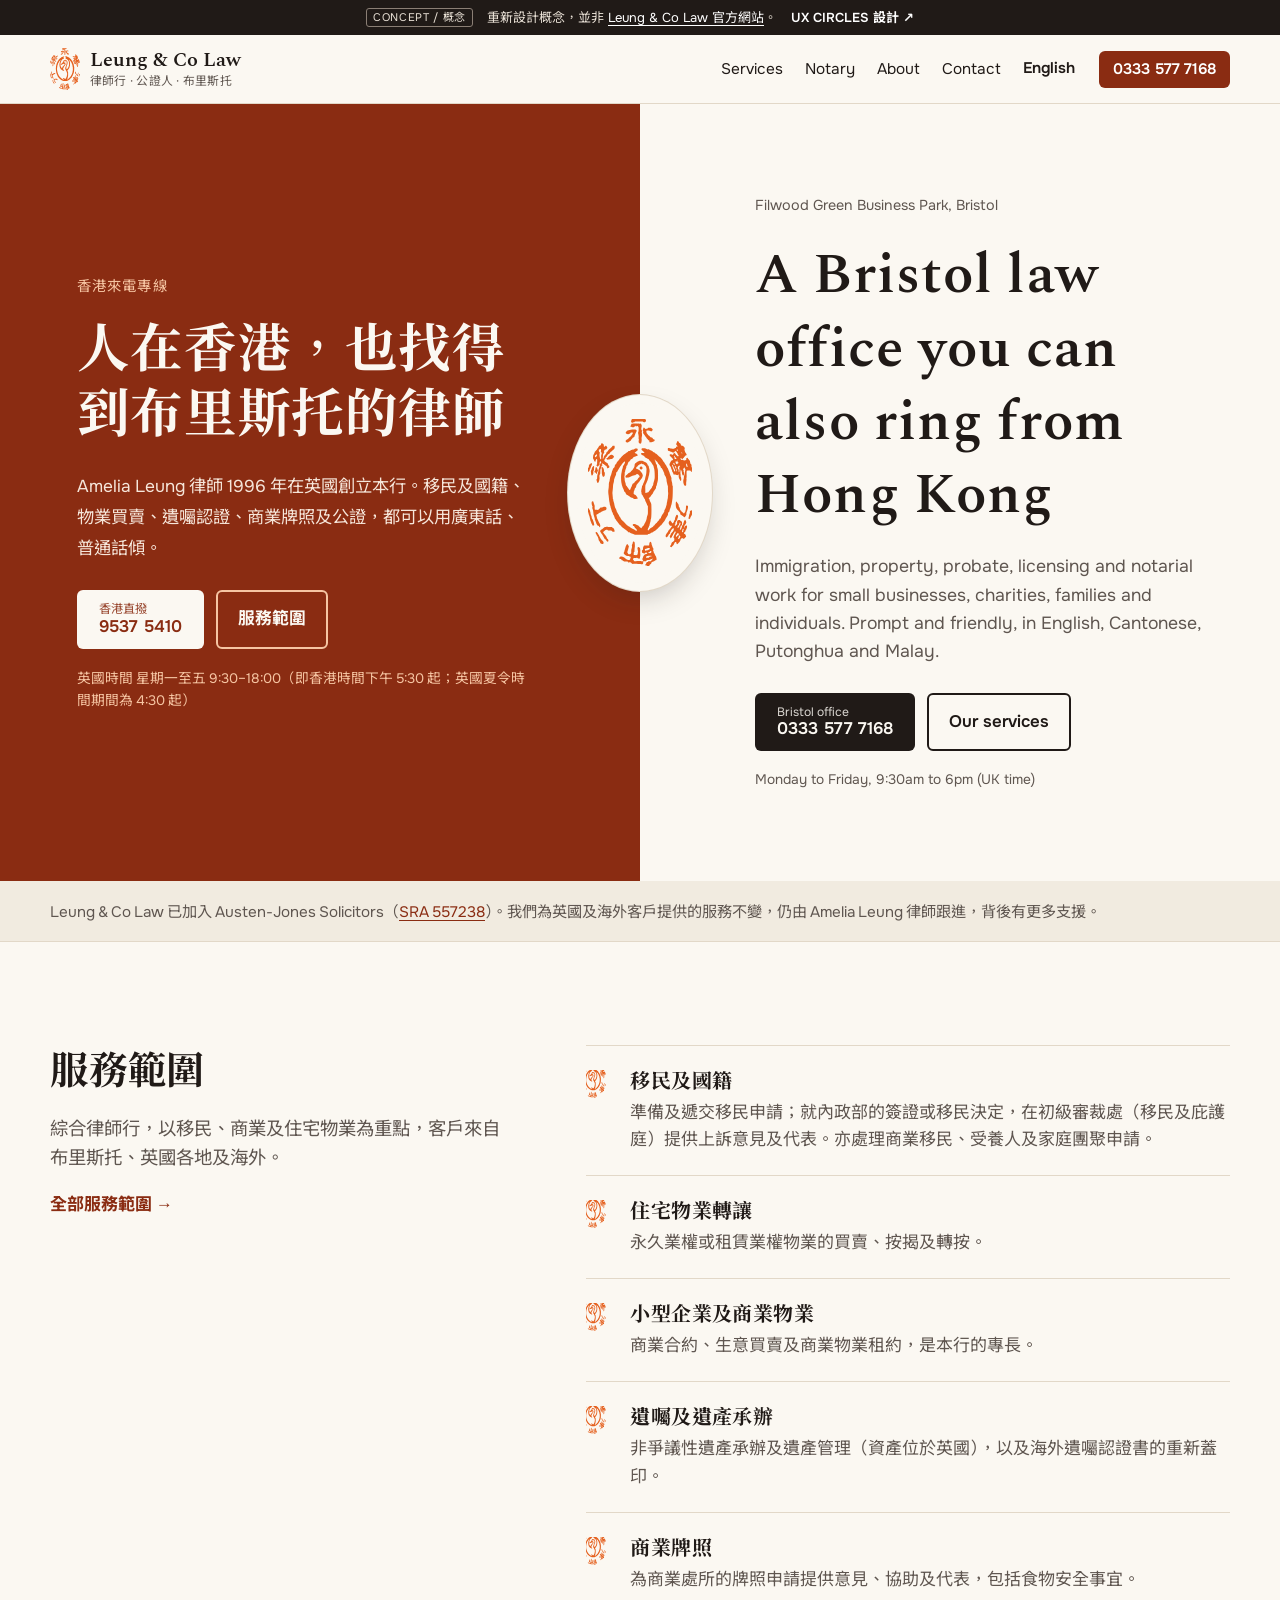
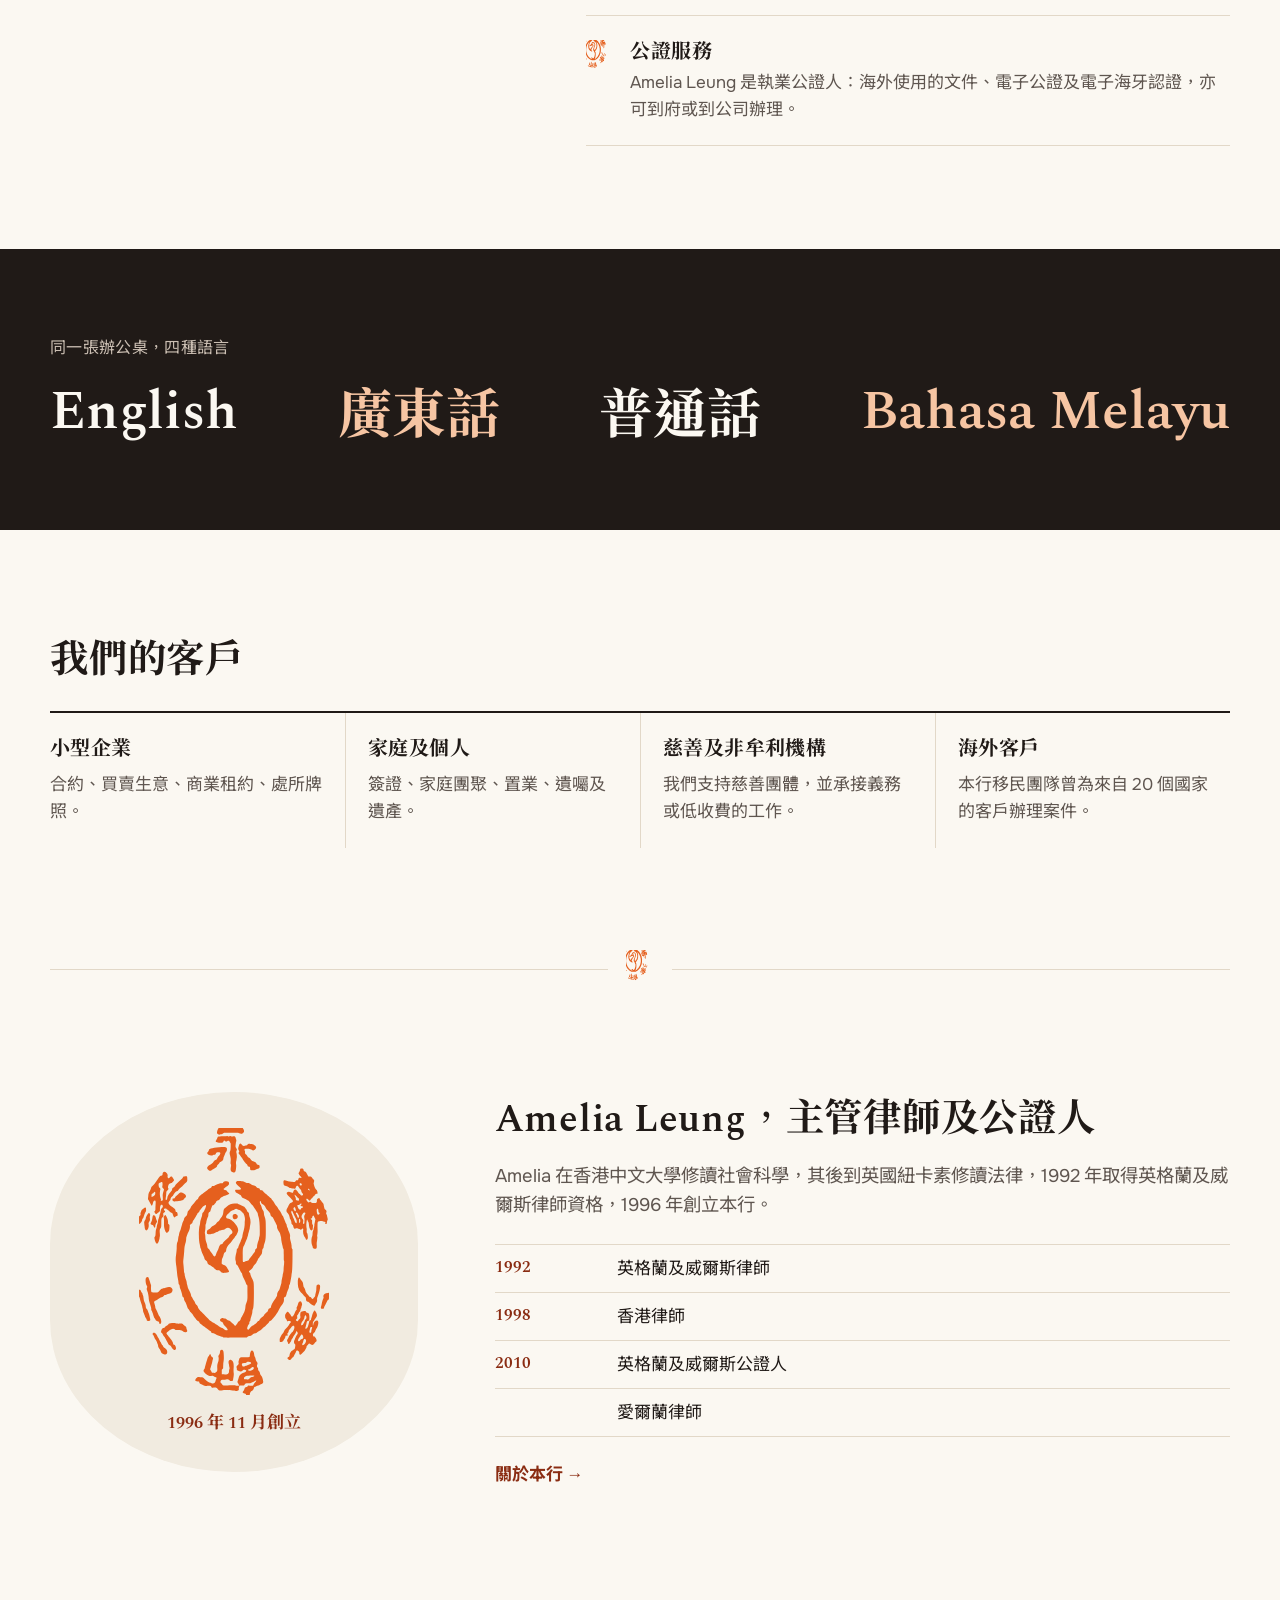
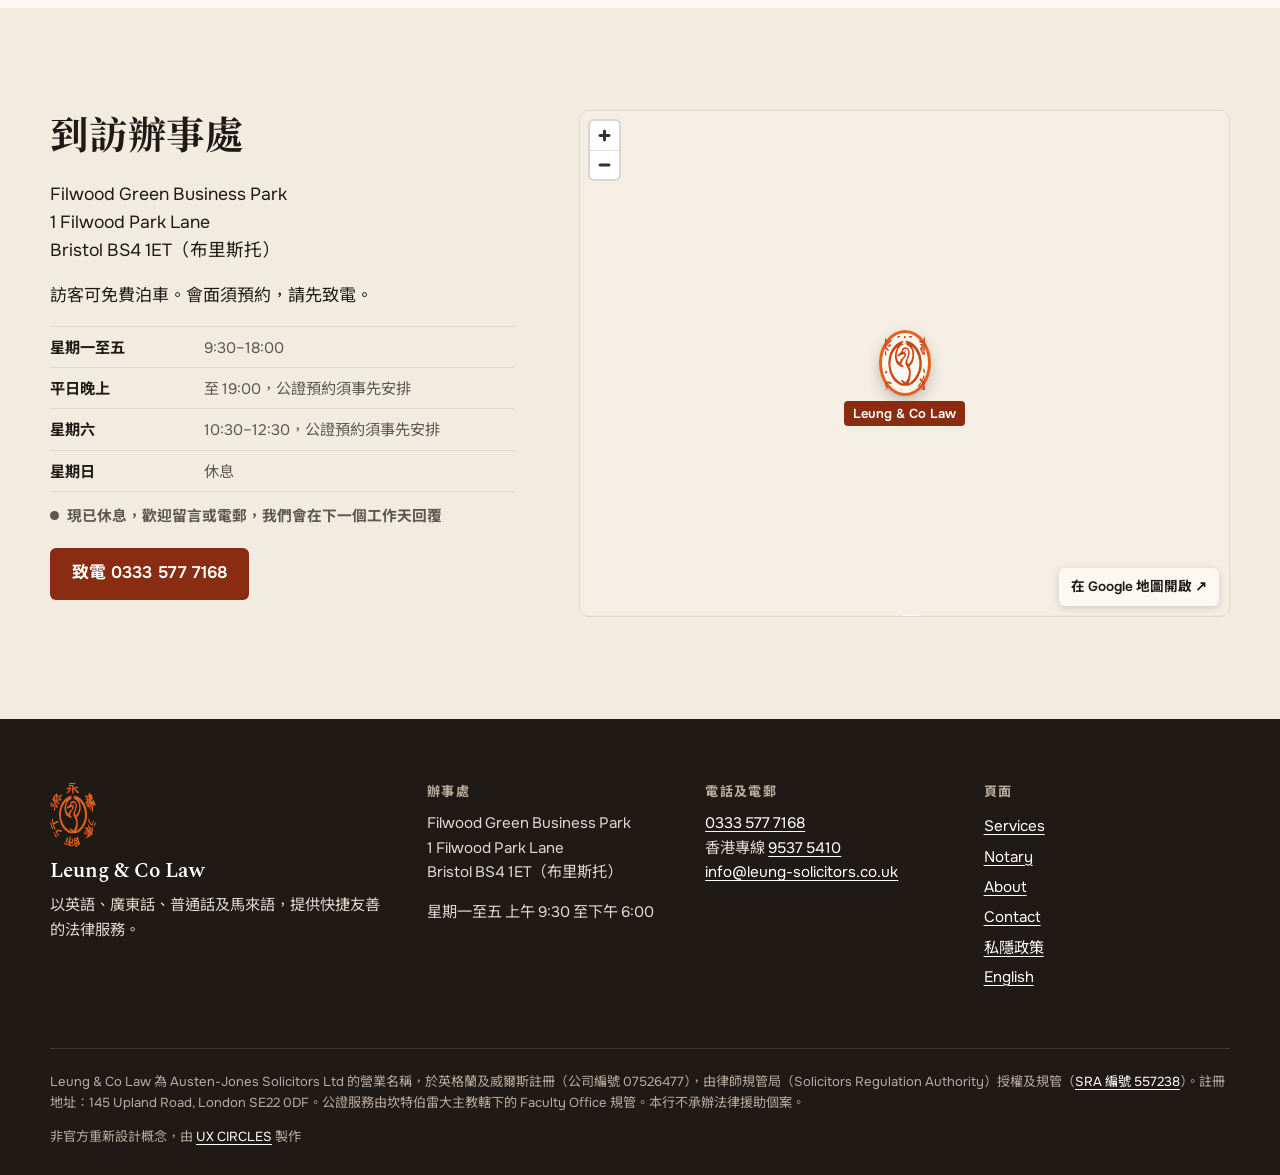
==== zh/index.html @ e776e1bb "Leung & Co Law redesign concept: bilingual split around the phoenix seal Co-Authored-By: Claude Opus" ====
<!doctype html>
<html lang="zh-Hant-HK">
<head>
<meta charset="utf-8">
<meta name="viewport" content="width=device-width, initial-scale=1">
<meta name="robots" content="noindex, nofollow">
<title>Leung &amp; Co Law｜布里斯托律師行及公證人</title>
<meta name="description" content="布里斯托律師行：移民、物業、遺產承辦、商業牌照及公證服務，可用廣東話、普通話溝通。">
<link rel="alternate" hreflang="en-GB" href="https://uxcircles.github.io/leung-solicitors/">
<link rel="alternate" hreflang="zh-Hant" href="https://uxcircles.github.io/leung-solicitors/zh/">
<link rel="icon" href="../assets/img/favicon.svg?v=8" type="image/svg+xml">
<meta name="theme-color" content="#8a2c12">
<link rel="preload" href="../assets/fonts/chiron-sung-hk-700.woff2" as="font" type="font/woff2" crossorigin><link rel="preload" href="../assets/fonts/chiron-hei-hk-400.woff2" as="font" type="font/woff2" crossorigin>
<link rel="stylesheet" href="../assets/site.css?v=8">
</head>
<body class="lang-zh page-index">
<a class="skip" href="#main">跳到內容</a>
<div class="concept">
  <span class="concept-tag">Concept / 概念</span>
  <span>重新設計概念，並非 <a href="http://leung-solicitors.co.uk/">Leung &amp; Co Law 官方網站</a>。</span>
  <a class="concept-by" href="https://ux-circles.com/professionals">UX CIRCLES 設計 ↗</a>
</div>
<header class="site-head">
  <div class="wrap head-row">
    <a class="brand" href="../zh/"><svg class="brand-seal" viewBox="0 0 126 177" aria-hidden="true"><use href="../assets/img/seal.svg?v=8#s"/></svg><span class="brand-name">Leung &amp; Co Law<small>律師行 · 公證人 · 布里斯托</small></span></a>
    <nav class="nav" id="nav" aria-label="主選單">
      <a href="../zh/services.html">Services</a><a href="../zh/notary.html">Notary</a><a href="../zh/about.html">About</a><a href="../zh/contact.html">Contact</a>
      <a class="lang-switch" href="../" lang="en">English</a>
    </nav>
    <a class="head-call" href="tel:+443335777168">0333 577 7168</a>
    <button class="menu-btn" aria-expanded="false" aria-controls="nav"><span></span><span class="sr">選單</span></button>
  </div>
</header>
<main id="main">
<div class="hero">
  <div class="hero-grid"><section class="half half-zh" lang="zh-Hant-HK">
    <p class="half-place">香港來電專線</p>
    <h1 class="hero-title">人在香港，也找得到布里斯托的律師</h1>
    <p class="hero-sub">Amelia Leung 律師 1996 年在英國創立本行。移民及國籍、物業買賣、遺囑認證、商業牌照及公證，都可以用廣東話、普通話傾。</p>
    <div class="hero-act">
      <a class="btn btn-paper" href="tel:+85295375410"><small>香港直撥</small>9537 5410</a>
      <a class="btn btn-line-light" href="../services.html">服務範圍</a>
    </div>
    <p class="hero-meta">英國時間 星期一至五 9:30–18:00（即香港時間下午 5:30 起；英國夏令時間期間為 4:30 起）</p>
  </section><section class="half half-en" lang="en">
    <p class="half-place">Filwood Green Business Park, Bristol</p>
    <p class="hero-title">A Bristol law office you can also ring from Hong Kong</p>
    <p class="hero-sub">Immigration, property, probate, licensing and notarial work for small businesses, charities, families and individuals. Prompt and friendly, in English, Cantonese, Putonghua and Malay.</p>
    <div class="hero-act">
      <a class="btn btn-ink" href="tel:+443335777168"><small>Bristol office</small>0333 577 7168</a>
      <a class="btn btn-line" href="../services.html">Our services</a>
    </div>
    <p class="hero-meta">Monday to Friday, 9:30am to 6pm (UK time)</p>
  </section></div>
  <div class="hero-seam" aria-hidden="true"><span class="seam-disc"><svg class="seam-seal" viewBox="0 0 126 177" aria-hidden="true"><use href="../assets/img/seal.svg?v=8#s"/></svg></span></div>
</div>

<section class="reg-strip">
  <div class="wrap">
    <p>Leung &amp; Co Law 已加入 Austen-Jones Solicitors（<a href="https://www.sra.org.uk/consumers/register/organisation/?sraNumber=557238">SRA 557238</a>）。我們為英國及海外客戶提供的服務不變，仍由 Amelia Leung 律師跟進，背後有更多支援。</p>
  </div>
</section>

<section class="sec">
  <div class="wrap two">
    <div class="two-head">
      <h2>服務範圍</h2>
      <p class="lede">綜合律師行，以移民、商業及住宅物業為重點，客戶來自布里斯托、英國各地及海外。</p>
      <p><a class="more" href="../zh/services.html">全部服務範圍 →</a></p>
    </div>
    <ul class="svc-list"><li class="svc">
      <svg class="svc-bird" viewBox="20 27 86 120" aria-hidden="true"><use href="../assets/img/seal.svg?v=8#s"/></svg>
      <div><h3><a href="../zh/services.html#immigration">移民及國籍</a></h3><p>準備及遞交移民申請；就內政部的簽證或移民決定，在初級審裁處（移民及庇護庭）提供上訴意見及代表。亦處理商業移民、受養人及家庭團聚申請。</p></div>
    </li><li class="svc">
      <svg class="svc-bird" viewBox="20 27 86 120" aria-hidden="true"><use href="../assets/img/seal.svg?v=8#s"/></svg>
      <div><h3><a href="../zh/services.html#conveyancing">住宅物業轉讓</a></h3><p>永久業權或租賃業權物業的買賣、按揭及轉按。</p></div>
    </li><li class="svc">
      <svg class="svc-bird" viewBox="20 27 86 120" aria-hidden="true"><use href="../assets/img/seal.svg?v=8#s"/></svg>
      <div><h3><a href="../zh/services.html#business">小型企業及商業物業</a></h3><p>商業合約、生意買賣及商業物業租約，是本行的專長。</p></div>
    </li><li class="svc">
      <svg class="svc-bird" viewBox="20 27 86 120" aria-hidden="true"><use href="../assets/img/seal.svg?v=8#s"/></svg>
      <div><h3><a href="../zh/services.html#probate">遺囑及遺產承辦</a></h3><p>非爭議性遺產承辦及遺產管理（資產位於英國），以及海外遺囑認證書的重新蓋印。</p></div>
    </li><li class="svc">
      <svg class="svc-bird" viewBox="20 27 86 120" aria-hidden="true"><use href="../assets/img/seal.svg?v=8#s"/></svg>
      <div><h3><a href="../zh/services.html#licensing">商業牌照</a></h3><p>為商業處所的牌照申請提供意見、協助及代表，包括食物安全事宜。</p></div>
    </li><li class="svc">
      <svg class="svc-bird" viewBox="20 27 86 120" aria-hidden="true"><use href="../assets/img/seal.svg?v=8#s"/></svg>
      <div><h3><a href="../zh/notary.html">公證服務</a></h3><p>Amelia Leung 是執業公證人：海外使用的文件、電子公證及電子海牙認證，亦可到府或到公司辦理。</p></div>
    </li></ul>
  </div>
</section>

<section class="langs" aria-labelledby="langs-h">
  <div class="wrap">
    <h2 id="langs-h" class="langs-h">同一張辦公桌，四種語言</h2>
    <ul class="lang-row">
      <li lang="en">English</li>
      <li lang="zh-Hant-HK">廣東話</li>
      <li lang="zh-Hant">普通話</li>
      <li lang="ms">Bahasa Melayu</li>
    </ul>
  </div>
</section>

<section class="sec">
  <div class="wrap who">
    <h2>我們的客戶</h2>
    <div class="who-grid">
      <div><h3>小型企業</h3><p>合約、買賣生意、商業租約、處所牌照。</p></div>
      <div><h3>家庭及個人</h3><p>簽證、家庭團聚、置業、遺囑及遺產。</p></div>
      <div><h3>慈善及非牟利機構</h3><p>我們支持慈善團體，並承接義務或低收費的工作。</p></div>
      <div><h3>海外客戶</h3><p>本行移民團隊曾為來自 20 個國家的客戶辦理案件。</p></div>
    </div>
  </div>
</section>

<div class="divider" aria-hidden="true"><span></span><svg class="bird" viewBox="20 27 86 120" aria-hidden="true"><use href="../assets/img/seal.svg?v=8#s"/></svg><span></span></div>

<section class="sec">
  <div class="wrap principal">
    <div class="principal-mark"><svg class="principal-seal" viewBox="0 0 126 177" aria-hidden="true"><use href="../assets/img/seal.svg?v=8#s"/></svg><p>1996 年 11 月創立</p></div>
    <div>
      <h2>Amelia Leung，主管律師及公證人</h2>
      <p class="lede">Amelia 在香港中文大學修讀社會科學，其後到英國紐卡素修讀法律，1992 年取得英格蘭及威爾斯律師資格，1996 年創立本行。</p>
      <ol class="roll">
        <li><span>1992</span>英格蘭及威爾斯律師</li>
        <li><span>1998</span>香港律師</li>
        <li><span>2010</span>英格蘭及威爾斯公證人</li>
        <li><span>&nbsp;</span>愛爾蘭律師</li>
      </ol>
      <p><a class="more" href="../zh/about.html">關於本行 →</a></p>
    </div>
  </div>
</section>

<section class="sec visit">
  <div class="wrap visit-grid">
    <div>
      <h2>到訪辦事處</h2>
      <address>Filwood Green Business Park<br>1 Filwood Park Lane<br>Bristol BS4 1ET（布里斯托）</address>
      <p>訪客可免費泊車。會面須預約，請先致電。</p>
      <dl class="hours">
  <div><dt>星期一至五</dt><dd>9:30–18:00</dd></div>
  <div><dt>平日晚上</dt><dd>至 19:00，公證預約須事先安排</dd></div>
  <div><dt>星期六</dt><dd>10:30–12:30，公證預約須事先安排</dd></div>
  <div><dt>星期日</dt><dd>休息</dd></div>
</dl>
<p class="open-now" data-open-now hidden></p>
      <p class="visit-call"><a class="btn btn-seal" href="tel:+443335777168">致電 0333 577 7168</a></p>
    </div>
    <div class="map" data-map>
  <div class="map-sketch" aria-hidden="true">
    <svg viewBox="0 0 400 300" preserveAspectRatio="xMidYMid slice"><rect width="400" height="300" fill="#efe7da"/>
    <path d="M-10 210 C 90 190 180 205 410 160" stroke="#fff" stroke-width="16" fill="none"/>
    <path d="M150 -10 C 160 90 190 170 205 310" stroke="#fff" stroke-width="10" fill="none"/>
    <rect x="215" y="105" width="70" height="40" rx="4" fill="#e3d8c6"/><rect x="120" y="230" width="60" height="45" rx="4" fill="#dde6cf"/></svg>
  </div>
  <script type="application/json" id="map-data">{"home": [-2.58515, 51.42003], "mark": "../assets/img/favicon.svg?v=8", "label": "Leung &amp; Co Law", "routes": []}</script>
  <a class="map-open" href="https://www.google.com/maps/search/?api=1&query=Filwood+Green+Business+Park+1+Filwood+Park+Lane+Bristol+BS4+1ET">在 Google 地圖開啟 ↗</a>
  <span class="sr">Filwood Green Business Park, 1 Filwood Park Lane, Bristol BS4 1ET（布里斯托）</span>
</div>
  </div>
</section>
</main>
<footer class="site-foot">
  <div class="wrap foot-grid">
    <div class="foot-brand">
      <svg class="foot-seal" viewBox="0 0 126 177" aria-hidden="true"><use href="../assets/img/seal.svg?v=8#s"/></svg>
      <p class="foot-name">Leung &amp; Co Law</p>
      <p>以英語、廣東話、普通話及馬來語，提供快捷友善的法律服務。</p>
    </div>
    <div>
      <h2 class="foot-h">辦事處</h2>
      <p>Filwood Green Business Park<br>1 Filwood Park Lane<br>Bristol BS4 1ET（布里斯托）</p>
      <p>星期一至五 上午 9:30 至下午 6:00</p>
    </div>
    <div>
      <h2 class="foot-h">電話及電郵</h2>
      <p><a href="tel:+443335777168">0333 577 7168</a><br>
      香港專線 <a href="tel:+85295375410">9537 5410</a><br>
      <a href="mailto:info@leung-solicitors.co.uk">info@leung-solicitors.co.uk</a></p>
    </div>
    <div>
      <h2 class="foot-h">頁面</h2>
      <p class="foot-links"><a href="../zh/services.html">Services</a><a href="../zh/notary.html">Notary</a><a href="../zh/about.html">About</a><a href="../zh/contact.html">Contact</a><a href="../zh/privacy.html">私隱政策</a><a href="../" lang="en">English</a></p>
    </div>
  </div>
  <div class="wrap foot-legal">
    <p>Leung &amp; Co Law 為 Austen-Jones Solicitors Ltd 的營業名稱，於英格蘭及威爾斯註冊（公司編號 07526477），由律師規管局（Solicitors Regulation Authority）授權及規管（<a href="https://www.sra.org.uk/consumers/register/organisation/?sraNumber=557238">SRA 編號 557238</a>）。註冊地址：145 Upland Road, London SE22 0DF。公證服務由坎特伯雷大主教轄下的 Faculty Office 規管。本行不承辦法律援助個案。</p>
    <p class="foot-concept">非官方重新設計概念，由 <a href="https://ux-circles.com/professionals">UX CIRCLES</a> 製作</p>
  </div>
</footer>
<nav class="mbar" aria-label="快速聯絡">
  <a href="tel:+443335777168"><span class="mb-k">致電</span><span class="mb-v">Bristol</span></a>
  <a href="tel:+85295375410"><span class="mb-k">香港專線</span><span class="mb-v">9537 5410</span></a>
  <a href="../zh/contact.html#enquiry"><span class="mb-k">查詢</span><span class="mb-v">電郵</span></a>
</nav>
<script src="../assets/site.js?v=8" defer></script>
</body>
</html>
---- assets/site.css ----
/* Leung & Co Law concept. Signature: the vermilion oval phoenix seal from the firm's logo.
   Colours come from that seal: vermilion (decoration only), seal red (text/large areas), ink on paper. */

@font-face { font-family: "Spectral"; src: url(fonts/spectral-400.woff2) format("woff2"); font-weight: 400; font-display: swap; }
@font-face { font-family: "Spectral"; src: url(fonts/spectral-600.woff2) format("woff2"); font-weight: 600; font-display: swap; }
@font-face { font-family: "Onest"; src: url(fonts/onest.woff2) format("woff2"); font-weight: 300 700; font-display: swap; }
@font-face { font-family: "Chiron Sung HK"; src: url(fonts/chiron-sung-hk-700.woff2) format("woff2"); font-weight: 700; font-display: swap; }
@font-face { font-family: "Chiron Hei HK"; src: url(fonts/chiron-hei-hk-400.woff2) format("woff2"); font-weight: 400; font-display: swap; }
@font-face { font-family: "Chiron Hei HK"; src: url(fonts/chiron-hei-hk-700.woff2) format("woff2"); font-weight: 700; font-display: swap; }

:root {
  --paper: #fbf8f2;
  --paper-2: #f1ebe0;
  --line: #e2d8c8;
  --ink: #201a17;
  --muted: #5f5650;
  --seal: #8a2c12;       /* deep seal red: 8:1 on paper */
  --seal-2: #6f220d;
  --vermilion: #e5601e;  /* the logo's ink: graphics only */
  --peach: #f6c5a3;      /* text on seal red: 5:1 */
  --serif: "Spectral", "Chiron Sung HK", Georgia, serif;
  --sans: "Onest", "Chiron Hei HK", system-ui, sans-serif;
  --zh-serif: "Chiron Sung HK", "Spectral", serif;
  --zh-sans: "Chiron Hei HK", "Onest", sans-serif;
  --head-h: 68px;
  --r: 6px;
}

*, *::before, *::after { box-sizing: border-box; }
html, body { overflow-x: clip; }
html { scroll-behavior: smooth; scroll-padding-top: calc(var(--head-h) + 16px); -webkit-text-size-adjust: 100%; }
body { margin: 0; background: var(--paper); color: var(--ink); font: 400 17px/1.6 var(--sans); }
.lang-zh { font-family: var(--zh-sans); }
[lang|="zh"] { font-family: var(--zh-sans); }
[lang="en"], [lang="ms"] { font-family: var(--sans); }
img, svg { display: block; max-width: 100%; }
a { color: var(--seal); text-underline-offset: 3px; text-decoration-thickness: 1px; }
a:hover { text-decoration-thickness: 2px; }
:focus-visible { outline: 3px solid var(--vermilion); outline-offset: 2px; border-radius: 2px; }
h1, h2, h3 { font-family: var(--serif); font-weight: 600; line-height: 1.15; margin: 0 0 .5em; letter-spacing: -.01em; text-wrap: balance; }
.lang-zh h1, .lang-zh h2, .lang-zh h3, [lang|="zh"] .hero-title { font-family: var(--zh-serif); font-weight: 700; letter-spacing: .02em; line-height: 1.3; }
h2 { font-size: clamp(1.7rem, 3.2vw, 2.4rem); }
h3 { font-size: 1.25rem; }
p { margin: 0 0 1em; }
.wrap { width: min(1180px, 100% - 32px); margin-inline: auto; }
.sr { position: absolute; width: 1px; height: 1px; overflow: hidden; clip: rect(0 0 0 0); white-space: nowrap; }
.skip { position: absolute; left: 8px; top: -60px; z-index: 100; background: var(--ink); color: var(--paper); padding: 10px 14px; }
.skip:focus { top: 8px; }
.lede { font-size: 1.15rem; color: var(--muted); max-width: 60ch; }
.small { font-size: .88rem; color: var(--muted); }
.more { font-weight: 600; text-decoration: none; }
.more:hover { text-decoration: underline; }

/* concept bar */
.concept { display: flex; flex-wrap: wrap; gap: 4px 14px; align-items: center; justify-content: center; padding: 8px 16px; background: var(--ink); color: #e9e1d6; font: 400 13px/1.4 var(--sans); text-align: center; }
.concept a { color: #fff; }
.concept-tag { border: 1px solid #8b7f75; border-radius: 3px; padding: 1px 6px; font-size: 11px; letter-spacing: .06em; text-transform: uppercase; }
.concept-by { font-weight: 600; text-decoration: none; }

/* header */
.site-head { position: sticky; top: 0; z-index: 40; background: rgba(251, 248, 242, .96); backdrop-filter: blur(6px); border-bottom: 1px solid var(--line); }
.head-row { display: flex; align-items: center; gap: 24px; height: var(--head-h); }
.brand { display: flex; align-items: center; gap: 10px; text-decoration: none; color: var(--ink); margin-right: auto; }
.brand-seal { width: 30px; height: 42px; color: var(--vermilion); flex: none; }
.brand-name { font: 600 1.22rem/1.1 var(--serif); }
.brand-name small { display: block; font: 400 .74rem/1.3 var(--sans); color: var(--muted); letter-spacing: .02em; margin-top: 2px; }
.lang-zh .brand-name small { font-family: var(--zh-sans); }
.nav { display: flex; gap: 22px; align-items: center; }
.nav a { color: var(--ink); text-decoration: none; font-size: .96rem; padding: 6px 0; border-bottom: 2px solid transparent; }
.nav a:hover, .nav a[aria-current] { border-color: var(--vermilion); }
.lang-switch { font-weight: 600; }
.head-call { font: 600 .95rem/1 var(--sans); color: #fff; background: var(--seal); padding: 11px 14px; border-radius: var(--r); text-decoration: none; white-space: nowrap; }
.head-call:hover { background: var(--seal-2); }
.menu-btn { display: none; }

/* buttons */
.btn { display: inline-flex; flex-direction: column; justify-content: center; min-height: 52px; padding: 10px 20px; border-radius: var(--r); font: 600 1.05rem/1.2 var(--sans); text-decoration: none; border: 2px solid transparent; cursor: pointer; }
.btn small { font-weight: 400; font-size: .76rem; opacity: .85; }
.btn-ink { background: var(--ink); color: var(--paper); }
.btn-ink:hover { background: #000; }
.btn-seal { background: var(--seal); color: #fff; }
.btn-seal:hover { background: var(--seal-2); }
.btn-paper { background: var(--paper); color: var(--seal); }
.btn-paper:hover { background: #fff; }
.btn-line { border-color: var(--ink); color: var(--ink); }
.btn-line:hover { background: var(--ink); color: var(--paper); }
.btn-line-light { border-color: var(--peach); color: var(--paper); }
.btn-line-light:hover { background: var(--paper); color: var(--seal); }

/* hero: bilingual split, meeting at the seal */
.hero { position: relative; }
.hero-grid { display: grid; grid-template-columns: 1fr 1fr; min-height: min(calc(100svh - var(--head-h) - 40px), 720px); }
.half { display: flex; flex-direction: column; justify-content: center; padding: clamp(48px, 7vw, 96px) clamp(24px, 6vw, 88px); }
.half-en { background: var(--paper); }
.half-zh { background: var(--seal); color: var(--paper); }
.lang-en .half-en { padding-right: clamp(80px, 9vw, 130px); }
.lang-en .half-zh { padding-left: clamp(80px, 9vw, 130px); }
.lang-zh .half-zh { padding-right: clamp(80px, 9vw, 130px); }
.lang-zh .half-en { padding-left: clamp(80px, 9vw, 130px); }
.half-place { font-size: .9rem; color: var(--muted); margin-bottom: 1.2em; }
.half-zh .half-place { color: var(--peach); letter-spacing: .08em; }
.hero-title { font-family: var(--serif); font-weight: 600; font-size: clamp(2.2rem, 4.4vw, 3.9rem); line-height: 1.06; letter-spacing: -.02em; margin: 0 0 .45em; text-wrap: balance; }
.half-zh .hero-title { font-family: var(--zh-serif); font-weight: 700; font-size: clamp(2.1rem, 4.1vw, 3.6rem); line-height: 1.25; letter-spacing: .03em; }
.hero-sub { font-size: 1.1rem; max-width: 34em; color: var(--muted); }
.half-zh .hero-sub { color: #f6e6da; font-size: 1.08rem; line-height: 1.8; }
.hero-act { display: flex; flex-wrap: wrap; gap: 12px; margin: 10px 0 18px; }
.hero-meta { font-size: .86rem; color: var(--muted); margin: 0; }
.half-zh .hero-meta { color: var(--peach); }
.hero-seam { position: absolute; inset: 0; pointer-events: none; display: grid; place-items: center; }
.seam-disc { width: clamp(108px, 10vw, 150px); aspect-ratio: 126 / 177; background: var(--paper); border-radius: 50%; display: grid; place-items: center; box-shadow: 0 0 0 8px var(--paper), 0 0 0 9px var(--line), 0 12px 30px rgba(32, 26, 23, .25); }
.seam-seal { width: 82%; color: var(--vermilion); }

/* regulatory strip under hero */
.reg-strip { border-bottom: 1px solid var(--line); background: var(--paper-2); }
.reg-strip p { margin: 0; padding: 18px 0; font-size: .95rem; color: var(--muted); max-width: 80ch; }

/* sections */
.sec { padding: clamp(56px, 8vw, 104px) 0; }
.sec-tint { background: var(--paper-2); }
.two { display: grid; grid-template-columns: minmax(0, 5fr) minmax(0, 7fr); gap: clamp(28px, 6vw, 88px); align-items: start; }
.two-head { position: sticky; top: calc(var(--head-h) + 24px); }

.svc-list { list-style: none; margin: 0; padding: 0; border-top: 1px solid var(--line); }
.svc { display: grid; grid-template-columns: 26px 1fr; gap: 18px; padding: 22px 0; border-bottom: 1px solid var(--line); }
.svc-bird { width: 26px; height: 36px; color: var(--vermilion); margin-top: 2px; }
.svc h3 { margin-bottom: .25em; }
.svc h3 a { color: var(--ink); text-decoration: none; }
.svc h3 a:hover { color: var(--seal); text-decoration: underline; }
.svc p { margin: 0; color: var(--muted); }

/* languages band */
.langs { background: var(--ink); color: var(--paper); padding: clamp(48px, 7vw, 88px) 0; }
.langs-h { font-size: 1rem; font-family: var(--sans); font-weight: 400; color: #cbbfb3; letter-spacing: .02em; margin-bottom: 1.6em; }
.lang-zh .langs-h { font-family: var(--zh-sans); font-weight: 400; }
.lang-row { list-style: none; margin: 0; padding: 0; display: grid; grid-template-columns: repeat(4, auto); justify-content: space-between; gap: 12px 32px; }
.lang-row li { font: 600 clamp(1.8rem, 4.2vw, 3.4rem)/1.1 var(--serif); }
.lang-row li[lang|="zh"] { font-family: var(--zh-serif); font-weight: 700; }
.lang-row li:nth-child(2), .lang-row li:nth-child(4) { color: var(--peach); }

.who-grid { display: grid; grid-template-columns: repeat(4, 1fr); gap: 0; border-top: 2px solid var(--ink); margin-top: 28px; }
.who-grid > div { padding: 22px 22px 6px 0; }
.who-grid > div + div { padding-left: 22px; border-left: 1px solid var(--line); }
.who-grid p { color: var(--muted); }

.divider { display: flex; align-items: center; gap: 18px; width: min(1180px, 100% - 32px); margin: 0 auto; }
.divider span { flex: 1; height: 1px; background: var(--line); }
.divider .bird { width: 28px; height: 39px; color: var(--vermilion); }

.principal { display: grid; grid-template-columns: minmax(0, 4fr) minmax(0, 8fr); gap: clamp(28px, 6vw, 88px); align-items: start; }
.principal-mark { display: grid; justify-items: center; gap: 14px; padding: 36px 20px; background: var(--paper-2); border-radius: 50% / 40%; }
.principal-seal { width: min(190px, 60%); color: var(--vermilion); }
.principal-mark p { margin: 0; font-family: var(--serif); color: var(--seal); font-weight: 600; text-align: center; }
.lang-zh .principal-mark p { font-family: var(--zh-serif); }
.role { color: var(--muted); margin-top: -.3em; }
.roll { list-style: none; margin: 24px 0; padding: 0; border-top: 1px solid var(--line); }
.roll li { display: grid; grid-template-columns: 6.5em 1fr; gap: 12px; padding: 10px 0; border-bottom: 1px solid var(--line); }
.roll span { font: 600 1rem/1.5 var(--serif); color: var(--seal); }
.direct a { font-weight: 600; }

.visit { background: var(--paper-2); }
.visit-grid { display: grid; grid-template-columns: minmax(0, 5fr) minmax(0, 7fr); gap: clamp(28px, 5vw, 64px); align-items: stretch; }
address { font-style: normal; font-size: 1.1rem; margin-bottom: 1em; }
.hours { margin: 0 0 12px; border-top: 1px solid var(--line); }
.hours div { display: grid; grid-template-columns: 9.5em 1fr; gap: 10px; padding: 8px 0; border-bottom: 1px solid var(--line); font-size: .95rem; }
.hours dt { font-weight: 600; }
.hours dd { margin: 0; color: var(--muted); }
.open-now { font-size: .92rem; font-weight: 600; color: var(--seal); }
.open-now::before { content: ""; display: inline-block; width: 9px; height: 9px; border-radius: 50%; background: currentColor; margin-right: 8px; vertical-align: 1px; }
.visit-call { margin-top: 20px; }

/* map */
.map { position: relative; min-height: 380px; border-radius: 10px; overflow: hidden; background: #efe7da; border: 1px solid var(--line); }
.map-sketch, .map-sketch svg { position: absolute; inset: 0; width: 100%; height: 100%; }
.map .maplibregl-map.mapbox, .map .mapbox { position: absolute; inset: 0; }
.map-open { position: absolute; z-index: 3; right: 10px; bottom: 10px; background: var(--paper); color: var(--ink); font-size: .85rem; font-weight: 600; padding: 8px 12px; border-radius: var(--r); text-decoration: none; box-shadow: 0 2px 8px rgba(0, 0, 0, .15); }
.map-pin { display: flex; flex-direction: column; align-items: center; }
.map-pin .pin { width: 46px; height: 60px; background: var(--paper); border-radius: 50%; display: grid; place-items: center; box-shadow: 0 0 0 3px var(--vermilion), 0 6px 16px rgba(0, 0, 0, .3); }
.map-pin .pin img { width: 40px; height: 54px; }
.map-pin .pin-label { margin-top: 8px; background: var(--seal); color: #fff; font: 600 13px/1 var(--sans); padding: 6px 9px; border-radius: 4px; white-space: nowrap; }

/* inner pages */
.page-head { padding: clamp(48px, 8vw, 104px) 0 clamp(32px, 5vw, 56px); border-bottom: 1px solid var(--line); }
.page-head h1 { font-size: clamp(2.2rem, 5vw, 3.8rem); max-width: 20ch; }
.page-head-seal { background: var(--seal); color: var(--paper); border: 0; }
.page-head-seal .lede { color: #f6e6da; }
.ph-grid { display: grid; grid-template-columns: 1fr auto; gap: 40px; align-items: center; }
.ph-seal { width: clamp(90px, 13vw, 170px); color: var(--paper); opacity: .95; }

.areas-wrap { display: grid; grid-template-columns: 260px 1fr; gap: clamp(28px, 6vw, 80px); padding: clamp(40px, 6vw, 72px) 0 clamp(56px, 8vw, 104px); }
.toc { position: sticky; top: calc(var(--head-h) + 24px); align-self: start; }
.toc ul { list-style: none; margin: 0; padding: 0; border-left: 2px solid var(--line); }
.toc a { display: block; padding: 7px 0 7px 16px; color: var(--ink); text-decoration: none; margin-left: -2px; border-left: 2px solid transparent; }
.toc a:hover { border-color: var(--vermilion); color: var(--seal); }
.area { padding: 0 0 36px; margin-bottom: 36px; border-bottom: 1px solid var(--line); }
.area h2 { display: flex; align-items: center; gap: 14px; font-size: clamp(1.5rem, 2.6vw, 2rem); }
.area-bird { width: 24px; height: 33px; color: var(--vermilion); flex: none; }
.area ul { padding-left: 1.2em; margin: 0 0 1em; }
.area li { margin-bottom: .45em; }
.area li::marker { color: var(--vermilion); }
.note { font-weight: 600; }

.fee-row { display: grid; grid-template-columns: repeat(3, 1fr); gap: 20px; }
.fee { border: 1px solid var(--line); border-top: 4px solid var(--seal); border-radius: 0 0 var(--r) var(--r); padding: 24px; background: #fff; }
.fee-k { font-weight: 600; margin-bottom: .3em; }
.fee-v { font: 600 2rem/1.1 var(--serif); color: var(--seal); margin-bottom: .6em; }
.lang-zh .fee-v { font-family: var(--zh-serif); }
.fee p:last-child { color: var(--muted); font-size: .95rem; margin: 0; }
.prose p { max-width: 64ch; }
.prose h2 { font-size: 1.45rem; margin-top: 1.6em; }
.narrow { max-width: 760px; }
.steps { margin: 0; padding: 0; list-style: none; counter-reset: s; }
.steps li { counter-increment: s; display: grid; grid-template-columns: 44px 1fr; gap: 14px; padding: 14px 0; border-bottom: 1px solid var(--line); }
.steps li::before { content: counter(s); width: 34px; height: 44px; border-radius: 50%; border: 2px solid var(--vermilion); display: grid; place-items: center; font: 600 1rem/1 var(--serif); color: var(--seal); }
.cta-band { background: var(--seal); color: var(--paper); padding: clamp(40px, 6vw, 64px) 0; }
.cta-row { display: flex; flex-wrap: wrap; justify-content: space-between; align-items: center; gap: 20px; }
.cta-row h2 { margin: 0; }
.cta-row .hero-act { margin: 0; }

.job { background: #fff; border: 1px solid var(--line); border-radius: var(--r); padding: 26px; }
.job ul { padding-left: 1.2em; }
.job li::marker { color: var(--vermilion); }

/* contact */
.contact-grid { display: grid; grid-template-columns: minmax(0, 5fr) minmax(0, 7fr); gap: clamp(28px, 5vw, 64px); align-items: start; }
.contact-cards { display: grid; gap: 12px; }
.ccard { display: grid; gap: 4px; padding: 18px 20px; border: 1px solid var(--line); border-radius: var(--r); text-decoration: none; color: var(--ink); background: #fff; }
a.ccard:hover { border-color: var(--seal); }
.ccard-seal { background: var(--seal); border-color: var(--seal); color: var(--paper); }
.ccard-seal .ck { color: var(--peach); }
a.ccard-seal:hover { background: var(--seal-2); }
.ck { font-size: .85rem; color: var(--muted); }
.cv { font: 600 1.6rem/1.2 var(--serif); }
.cv-sm { font-size: 1.15rem; overflow-wrap: anywhere; }
.ccard address { margin: 0; font-size: 1rem; }
.ccard .hours { margin-top: 6px; }
.enquiry { background: #fff; border: 1px solid var(--line); border-radius: 10px; padding: clamp(22px, 4vw, 40px); }
.field { margin: 0 0 18px; border: 0; padding: 0; }
.field label, .field legend { display: block; font-weight: 600; margin-bottom: 6px; padding: 0; }
.field input, .field select, .field textarea { width: 100%; font: inherit; color: inherit; background: var(--paper); border: 1px solid #c9bcaa; border-radius: var(--r); padding: 12px 14px; min-height: 48px; }
.field input:focus, .field select:focus, .field textarea:focus { outline: 3px solid var(--vermilion); outline-offset: 0; border-color: var(--seal); }
.field [aria-invalid="true"] { border-color: #b3261e; background: #fff4f2; }
.chips { display: flex; flex-wrap: wrap; gap: 8px; }
.chip { position: relative; }
.chip input { position: absolute; opacity: 0; left: 0; top: 0; width: 1px; height: 1px; }
.chip span { display: inline-flex; align-items: center; min-height: 44px; padding: 8px 16px; border: 1px solid #c9bcaa; border-radius: 999px; cursor: pointer; }
.chip input:checked + span { background: var(--seal); border-color: var(--seal); color: #fff; }
.chip input:focus-visible + span { outline: 3px solid var(--vermilion); outline-offset: 2px; }
.form-err { color: #b3261e; font-weight: 600; }

/* footer */
.site-foot { background: var(--ink); color: #e3d9cd; padding: 64px 0 28px; font-size: .95rem; }
.site-foot a { color: #fff; }
.foot-grid { display: grid; grid-template-columns: 1.4fr 1fr 1fr 1fr; gap: 32px; }
.foot-seal { width: 46px; height: 64px; color: var(--vermilion); margin-bottom: 12px; }
.foot-name { font: 600 1.3rem/1.2 var(--serif); color: #fff; margin-bottom: .4em; }
.foot-h { font: 600 .82rem/1.3 var(--sans); letter-spacing: .06em; text-transform: uppercase; color: #b9ab9d; margin-bottom: .8em; }
.lang-zh .foot-h { font-family: var(--zh-sans); letter-spacing: .1em; }
.foot-links a { display: block; padding: 3px 0; }
.foot-legal { border-top: 1px solid #40362f; margin-top: 40px; padding-top: 22px; font-size: .82rem; color: #b9ab9d; }
.foot-legal p { max-width: 110ch; }
.foot-concept { margin: 0; }

/* 404 */
.nf { padding: clamp(56px, 10vw, 120px) 0; text-align: center; }
.nf + .nf { padding-top: 0; }
.nf-seal { width: 110px; margin: 0 auto 24px; color: var(--line); }
.nf .lede { margin-inline: auto; }

/* mobile bar */
.mbar { display: none; }

@media (max-width: 1080px) {
  .nav { gap: 16px; }
  .head-call { display: none; }
}

@media (max-width: 900px) {
  :root { --head-h: 62px; }
  .menu-btn { display: grid; place-items: center; width: 48px; height: 48px; margin-right: -8px; background: none; border: 0; cursor: pointer; }
  .menu-btn span:first-child, .menu-btn span:first-child::before, .menu-btn span:first-child::after { display: block; width: 24px; height: 2px; background: var(--ink); position: relative; transition: transform .2s; }
  .menu-btn span:first-child::before, .menu-btn span:first-child::after { content: ""; position: absolute; left: 0; }
  .menu-btn span:first-child::before { top: -7px; }
  .menu-btn span:first-child::after { top: 7px; }
  .menu-btn[aria-expanded="true"] span:first-child { background: transparent; }
  .menu-btn[aria-expanded="true"] span:first-child::before { transform: translateY(7px) rotate(45deg); }
  .menu-btn[aria-expanded="true"] span:first-child::after { transform: translateY(-7px) rotate(-45deg); }
  .nav { position: fixed; inset: var(--head-h) 0 0; background: var(--paper); flex-direction: column; align-items: stretch; gap: 0; padding: 12px 16px 40px; display: none; overflow-y: auto; }
  .nav.open { display: flex; }
  .nav a { font: 600 1.5rem/1.2 var(--serif); padding: 16px 0; border-bottom: 1px solid var(--line); }
  .lang-zh .nav a { font-family: var(--zh-serif); }
  .nav a[aria-current] { color: var(--seal); border-color: var(--line); }

  .hero-grid { grid-template-columns: 1fr; min-height: 0; }
  .half { padding: 48px 20px 56px !important; }
  .lang-en .half-zh, .lang-zh .half-en { padding-top: 104px !important; }
  .hero-seam { inset: auto 0 auto 0; top: var(--seam-y, 50%); height: 0; overflow: visible; }
  .seam-disc { width: 92px; }

  .two, .principal, .visit-grid, .contact-grid, .areas-wrap { grid-template-columns: 1fr; }
  .two-head, .toc { position: static; }
  .toc ul { display: flex; flex-wrap: wrap; gap: 8px; border: 0; }
  .toc a { border: 1px solid var(--line); border-radius: 999px; padding: 8px 14px; margin: 0; background: #fff; }
  .who-grid { grid-template-columns: 1fr 1fr; }
  .who-grid > div:nth-child(3) { padding-left: 0; border-left: 0; }
  .lang-row { grid-template-columns: 1fr 1fr; }
  .principal-mark { flex-direction: row; padding: 24px; border-radius: 999px; grid-template-columns: auto 1fr; display: grid; align-items: center; justify-items: start; }
  .principal-seal { width: 64px; }
  .fee-row { grid-template-columns: 1fr; }
  .foot-grid { grid-template-columns: 1fr 1fr; }
  .map { min-height: 320px; }
  .ph-grid { grid-template-columns: 1fr; }
  .ph-seal { display: none; }

  .mbar { display: grid; grid-template-columns: repeat(3, 1fr); position: fixed; left: 0; right: 0; bottom: 0; z-index: 50; background: var(--ink); padding-bottom: env(safe-area-inset-bottom); box-shadow: 0 -4px 16px rgba(0, 0, 0, .2); }
  .mbar a { display: grid; justify-items: center; align-content: center; gap: 1px; min-height: 58px; color: #fff; text-decoration: none; font-size: .78rem; }
  .mbar a + a { border-left: 1px solid #40362f; }
  .mbar a:nth-child(2) { background: var(--seal); }
  .mb-k { font-weight: 700; font-size: .92rem; }
  .mb-v { color: #cbbfb3; }
  .mbar a:nth-child(2) .mb-v { color: var(--peach); }
  body { padding-bottom: calc(58px + env(safe-area-inset-bottom)); }
  body.menu-open .mbar { display: none; }
}

@media (max-width: 560px) {
  body { font-size: 16px; }
  .brand-name { font-size: 1.06rem; }
  .brand-name small { font-size: .68rem; }
  .who-grid { grid-template-columns: 1fr; }
  .who-grid > div, .who-grid > div + div { padding: 18px 0 4px; border-left: 0; border-bottom: 1px solid var(--line); }
  .foot-grid { grid-template-columns: 1fr; }
  .hero-act .btn { flex: 1 1 100%; }
  .hours div { grid-template-columns: 1fr; gap: 0; }
  .roll li { grid-template-columns: 5.5em 1fr; }
  .cv { font-size: 1.4rem; }
}

@media (max-width: 360px) {
  .brand-name small { display: none; }
  .lang-row li { font-size: 1.5rem; }
}

@media (prefers-reduced-motion: reduce) {
  html { scroll-behavior: auto; }
  * { transition: none !important; animation: none !important; }
}
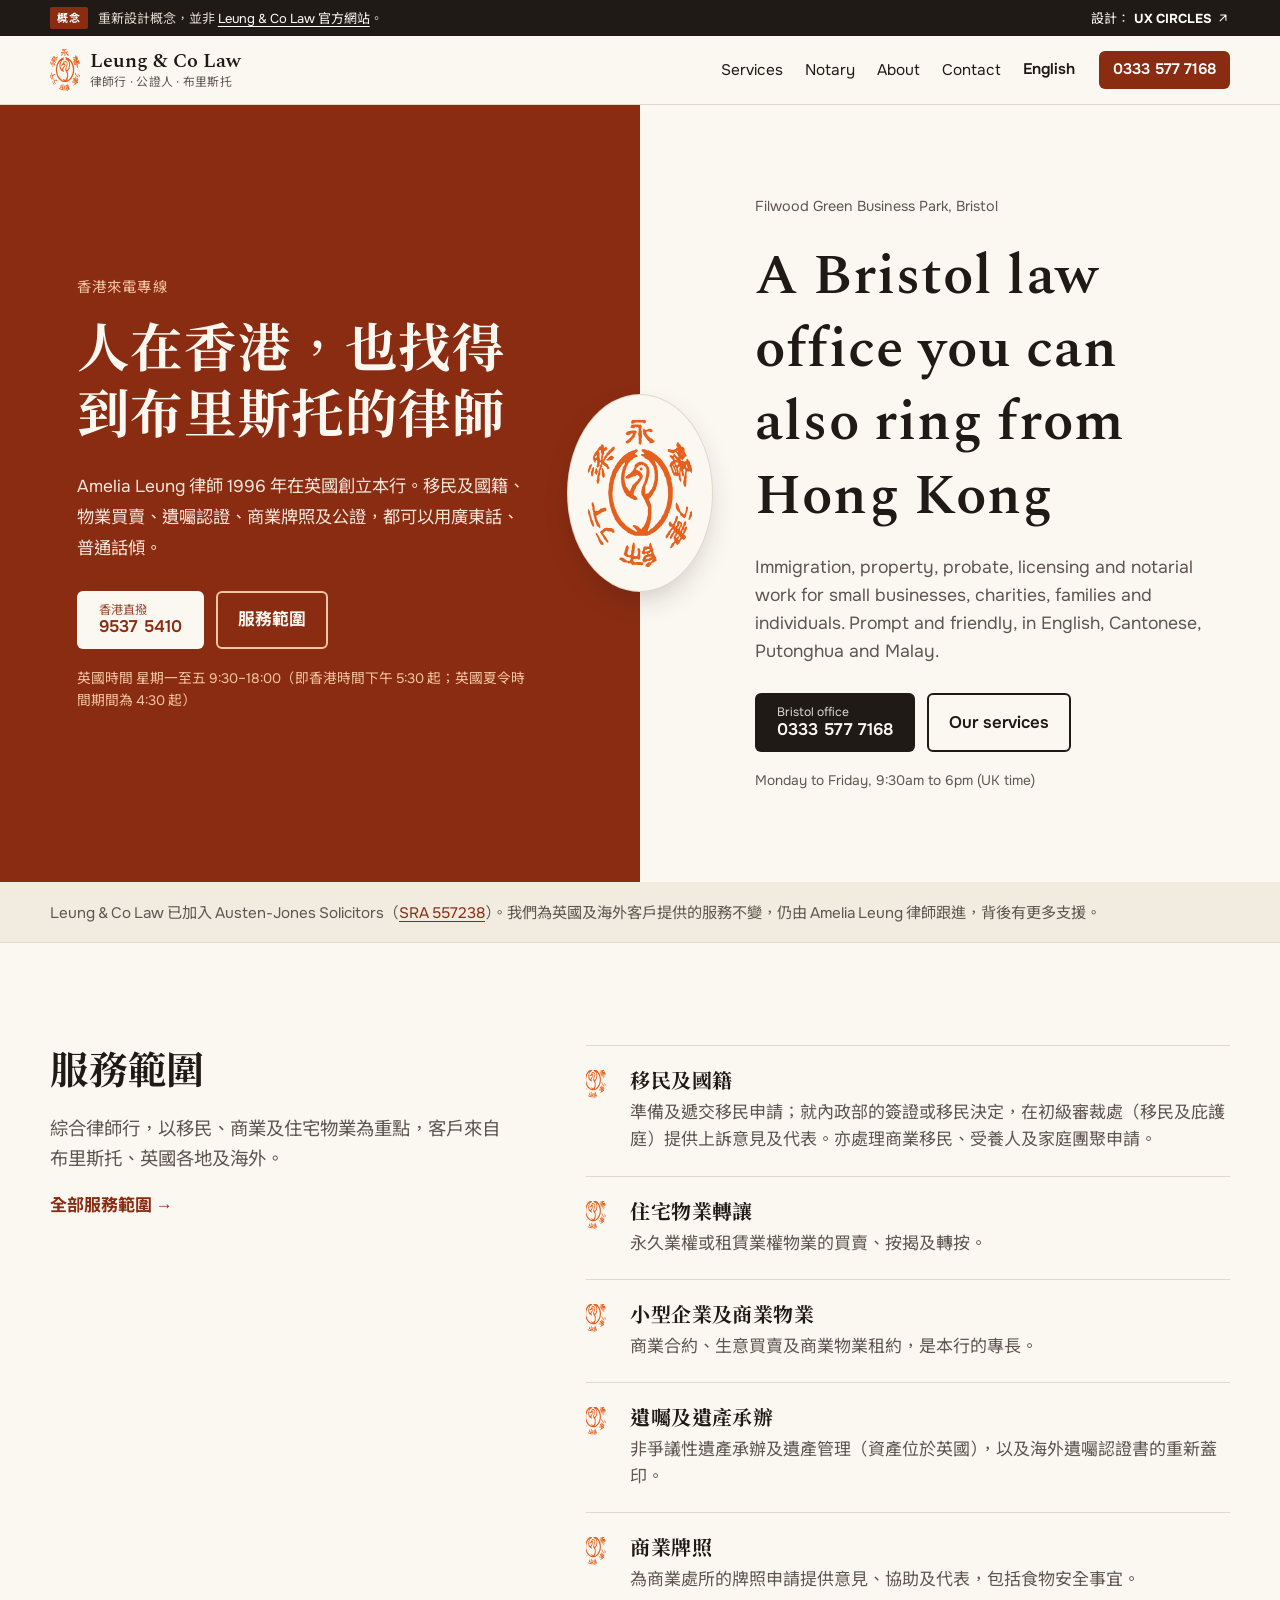
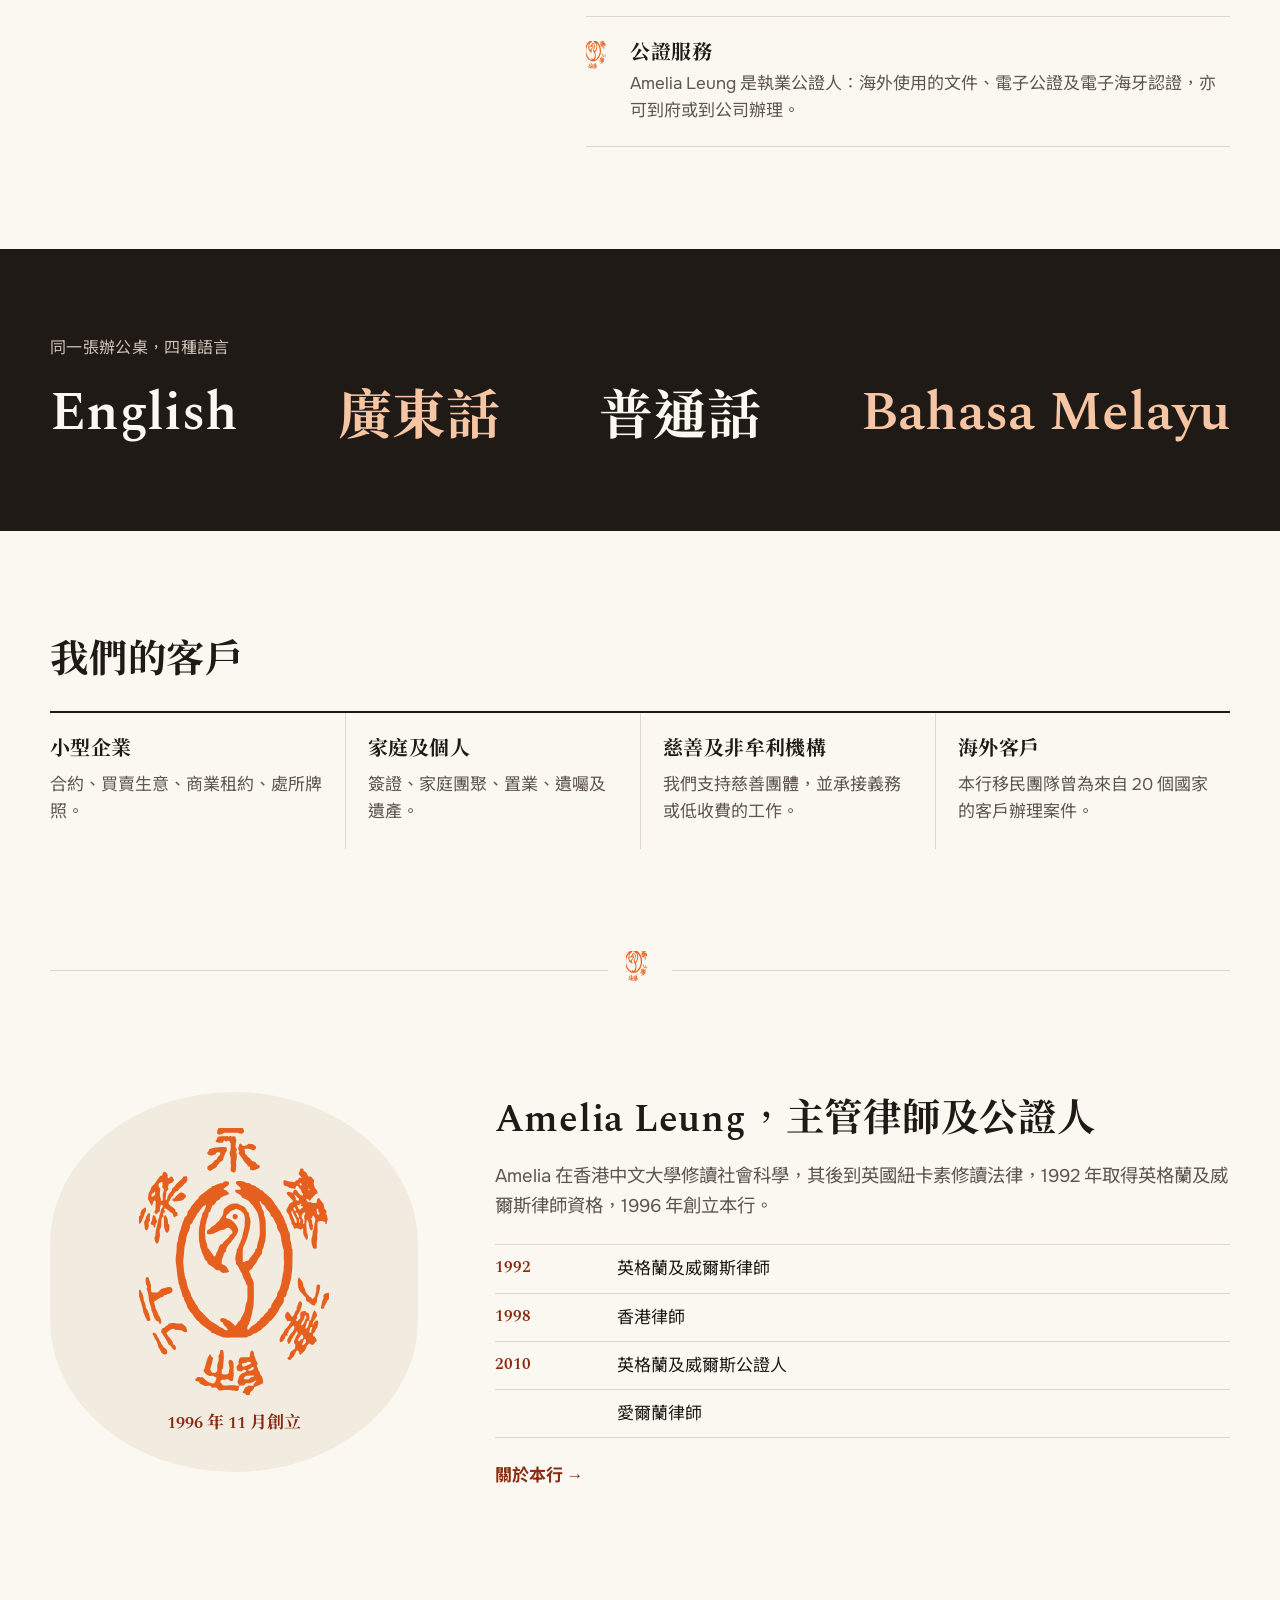
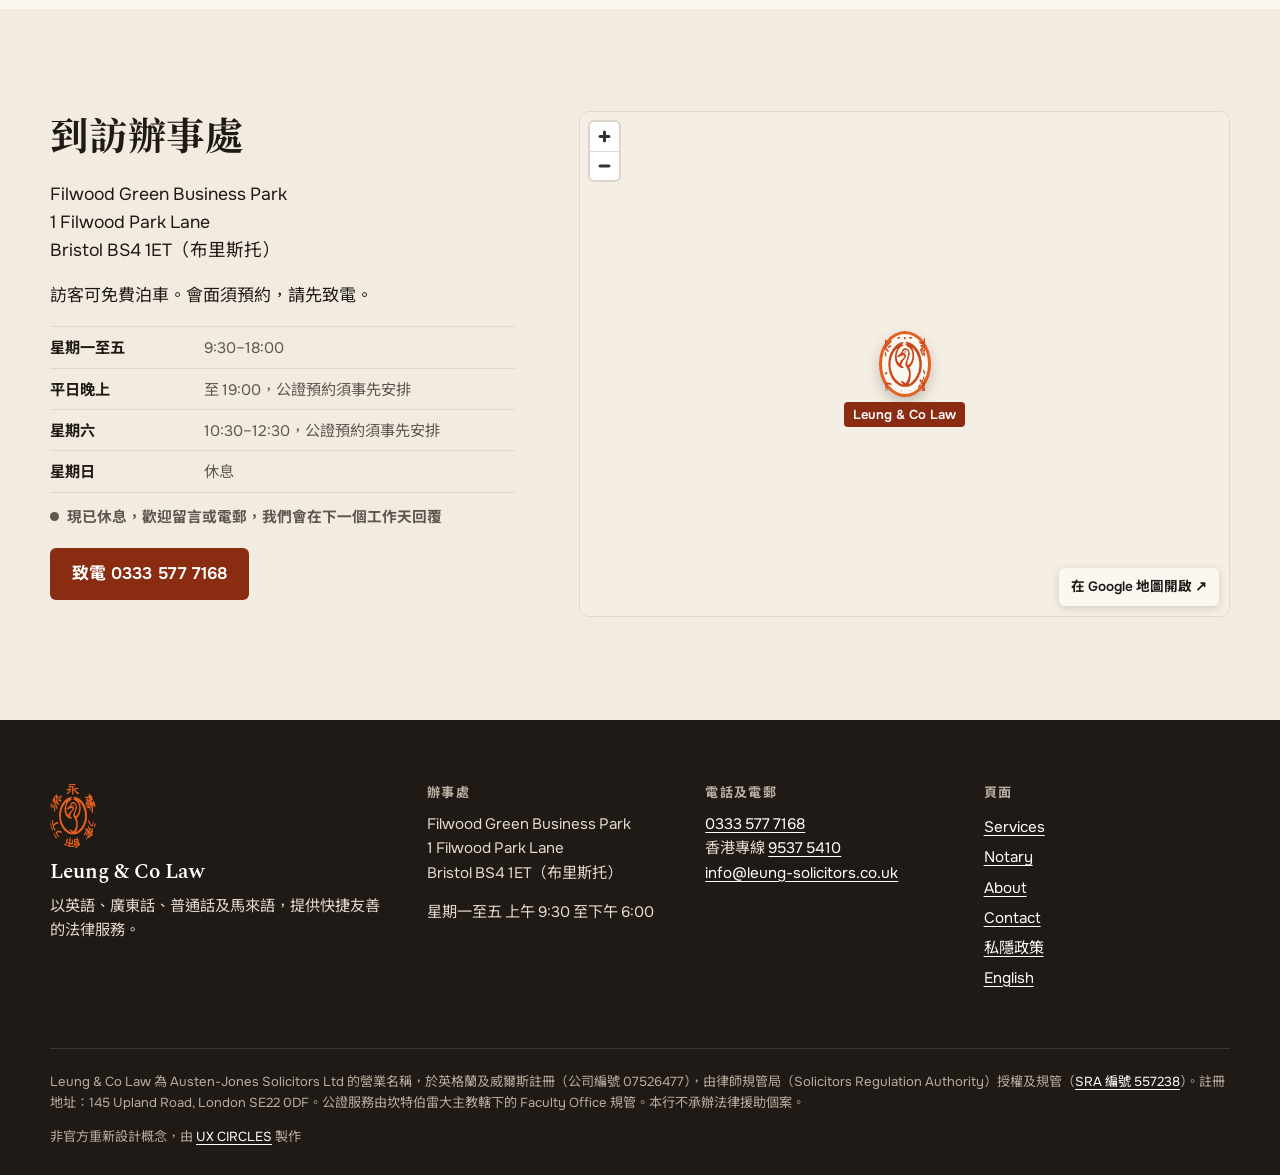
==== commit a5dab3c1: "Concept strip: same one-row structure as the other concepts; phones show only the tag and UX CIRCLES" ====
--- a/zh/index.html
+++ b/zh/index.html
@@ -8,21 +8,22 @@
 <meta name="description" content="布里斯托律師行：移民、物業、遺產承辦、商業牌照及公證服務，可用廣東話、普通話溝通。">
 <link rel="alternate" hreflang="en-GB" href="https://uxcircles.github.io/leung-solicitors/">
 <link rel="alternate" hreflang="zh-Hant" href="https://uxcircles.github.io/leung-solicitors/zh/">
-<link rel="icon" href="../assets/img/favicon.svg?v=8" type="image/svg+xml">
+<link rel="icon" href="../assets/img/favicon.svg?v=9" type="image/svg+xml">
 <meta name="theme-color" content="#8a2c12">
 <link rel="preload" href="../assets/fonts/chiron-sung-hk-700.woff2" as="font" type="font/woff2" crossorigin><link rel="preload" href="../assets/fonts/chiron-hei-hk-400.woff2" as="font" type="font/woff2" crossorigin>
-<link rel="stylesheet" href="../assets/site.css?v=8">
+<link rel="stylesheet" href="../assets/site.css?v=9">
 </head>
 <body class="lang-zh page-index">
 <a class="skip" href="#main">跳到內容</a>
-<div class="concept">
-  <span class="concept-tag">Concept / 概念</span>
-  <span>重新設計概念，並非 <a href="http://leung-solicitors.co.uk/">Leung &amp; Co Law 官方網站</a>。</span>
-  <a class="concept-by" href="https://ux-circles.com/professionals">UX CIRCLES 設計 ↗</a>
+<div class="concept-bar" role="note">
+  <div class="wrap concept-inner">
+    <p><span class="concept-tag">概念</span><span class="concept-long">重新設計概念，並非 <a href="http://leung-solicitors.co.uk/" target="_blank" rel="noopener">Leung &amp; Co Law 官方網站</a>。</span></p>
+    <a href="https://ux-circles.com/professionals" target="_blank" rel="noopener"><span class="concept-by">設計：</span><strong>UX CIRCLES</strong> <svg viewBox="0 0 24 24" aria-hidden="true"><path d="M7 17 17 7M8 7h9v9"/></svg></a>
+  </div>
 </div>
 <header class="site-head">
   <div class="wrap head-row">
-    <a class="brand" href="../zh/"><svg class="brand-seal" viewBox="0 0 126 177" aria-hidden="true"><use href="../assets/img/seal.svg?v=8#s"/></svg><span class="brand-name">Leung &amp; Co Law<small>律師行 · 公證人 · 布里斯托</small></span></a>
+    <a class="brand" href="../zh/"><svg class="brand-seal" viewBox="0 0 126 177" aria-hidden="true"><use href="../assets/img/seal.svg?v=9#s"/></svg><span class="brand-name">Leung &amp; Co Law<small>律師行 · 公證人 · 布里斯托</small></span></a>
     <nav class="nav" id="nav" aria-label="主選單">
       <a href="../zh/services.html">Services</a><a href="../zh/notary.html">Notary</a><a href="../zh/about.html">About</a><a href="../zh/contact.html">Contact</a>
       <a class="lang-switch" href="../" lang="en">English</a>
@@ -52,7 +53,7 @@
     </div>
     <p class="hero-meta">Monday to Friday, 9:30am to 6pm (UK time)</p>
   </section></div>
-  <div class="hero-seam" aria-hidden="true"><span class="seam-disc"><svg class="seam-seal" viewBox="0 0 126 177" aria-hidden="true"><use href="../assets/img/seal.svg?v=8#s"/></svg></span></div>
+  <div class="hero-seam" aria-hidden="true"><span class="seam-disc"><svg class="seam-seal" viewBox="0 0 126 177" aria-hidden="true"><use href="../assets/img/seal.svg?v=9#s"/></svg></span></div>
 </div>
 
 <section class="reg-strip">
@@ -69,22 +70,22 @@
       <p><a class="more" href="../zh/services.html">全部服務範圍 →</a></p>
     </div>
     <ul class="svc-list"><li class="svc">
-      <svg class="svc-bird" viewBox="20 27 86 120" aria-hidden="true"><use href="../assets/img/seal.svg?v=8#s"/></svg>
+      <svg class="svc-bird" viewBox="20 27 86 120" aria-hidden="true"><use href="../assets/img/seal.svg?v=9#s"/></svg>
       <div><h3><a href="../zh/services.html#immigration">移民及國籍</a></h3><p>準備及遞交移民申請；就內政部的簽證或移民決定，在初級審裁處（移民及庇護庭）提供上訴意見及代表。亦處理商業移民、受養人及家庭團聚申請。</p></div>
     </li><li class="svc">
-      <svg class="svc-bird" viewBox="20 27 86 120" aria-hidden="true"><use href="../assets/img/seal.svg?v=8#s"/></svg>
+      <svg class="svc-bird" viewBox="20 27 86 120" aria-hidden="true"><use href="../assets/img/seal.svg?v=9#s"/></svg>
       <div><h3><a href="../zh/services.html#conveyancing">住宅物業轉讓</a></h3><p>永久業權或租賃業權物業的買賣、按揭及轉按。</p></div>
     </li><li class="svc">
-      <svg class="svc-bird" viewBox="20 27 86 120" aria-hidden="true"><use href="../assets/img/seal.svg?v=8#s"/></svg>
+      <svg class="svc-bird" viewBox="20 27 86 120" aria-hidden="true"><use href="../assets/img/seal.svg?v=9#s"/></svg>
       <div><h3><a href="../zh/services.html#business">小型企業及商業物業</a></h3><p>商業合約、生意買賣及商業物業租約，是本行的專長。</p></div>
     </li><li class="svc">
-      <svg class="svc-bird" viewBox="20 27 86 120" aria-hidden="true"><use href="../assets/img/seal.svg?v=8#s"/></svg>
+      <svg class="svc-bird" viewBox="20 27 86 120" aria-hidden="true"><use href="../assets/img/seal.svg?v=9#s"/></svg>
       <div><h3><a href="../zh/services.html#probate">遺囑及遺產承辦</a></h3><p>非爭議性遺產承辦及遺產管理（資產位於英國），以及海外遺囑認證書的重新蓋印。</p></div>
     </li><li class="svc">
-      <svg class="svc-bird" viewBox="20 27 86 120" aria-hidden="true"><use href="../assets/img/seal.svg?v=8#s"/></svg>
+      <svg class="svc-bird" viewBox="20 27 86 120" aria-hidden="true"><use href="../assets/img/seal.svg?v=9#s"/></svg>
       <div><h3><a href="../zh/services.html#licensing">商業牌照</a></h3><p>為商業處所的牌照申請提供意見、協助及代表，包括食物安全事宜。</p></div>
     </li><li class="svc">
-      <svg class="svc-bird" viewBox="20 27 86 120" aria-hidden="true"><use href="../assets/img/seal.svg?v=8#s"/></svg>
+      <svg class="svc-bird" viewBox="20 27 86 120" aria-hidden="true"><use href="../assets/img/seal.svg?v=9#s"/></svg>
       <div><h3><a href="../zh/notary.html">公證服務</a></h3><p>Amelia Leung 是執業公證人：海外使用的文件、電子公證及電子海牙認證，亦可到府或到公司辦理。</p></div>
     </li></ul>
   </div>
@@ -114,11 +115,11 @@
   </div>
 </section>
 
-<div class="divider" aria-hidden="true"><span></span><svg class="bird" viewBox="20 27 86 120" aria-hidden="true"><use href="../assets/img/seal.svg?v=8#s"/></svg><span></span></div>
+<div class="divider" aria-hidden="true"><span></span><svg class="bird" viewBox="20 27 86 120" aria-hidden="true"><use href="../assets/img/seal.svg?v=9#s"/></svg><span></span></div>
 
 <section class="sec">
   <div class="wrap principal">
-    <div class="principal-mark"><svg class="principal-seal" viewBox="0 0 126 177" aria-hidden="true"><use href="../assets/img/seal.svg?v=8#s"/></svg><p>1996 年 11 月創立</p></div>
+    <div class="principal-mark"><svg class="principal-seal" viewBox="0 0 126 177" aria-hidden="true"><use href="../assets/img/seal.svg?v=9#s"/></svg><p>1996 年 11 月創立</p></div>
     <div>
       <h2>Amelia Leung，主管律師及公證人</h2>
       <p class="lede">Amelia 在香港中文大學修讀社會科學，其後到英國紐卡素修讀法律，1992 年取得英格蘭及威爾斯律師資格，1996 年創立本行。</p>
@@ -155,7 +156,7 @@
     <path d="M150 -10 C 160 90 190 170 205 310" stroke="#fff" stroke-width="10" fill="none"/>
     <rect x="215" y="105" width="70" height="40" rx="4" fill="#e3d8c6"/><rect x="120" y="230" width="60" height="45" rx="4" fill="#dde6cf"/></svg>
   </div>
-  <script type="application/json" id="map-data">{"home": [-2.58515, 51.42003], "mark": "../assets/img/favicon.svg?v=8", "label": "Leung &amp; Co Law", "routes": []}</script>
+  <script type="application/json" id="map-data">{"home": [-2.58515, 51.42003], "mark": "../assets/img/favicon.svg?v=9", "label": "Leung &amp; Co Law", "routes": []}</script>
   <a class="map-open" href="https://www.google.com/maps/search/?api=1&query=Filwood+Green+Business+Park+1+Filwood+Park+Lane+Bristol+BS4+1ET">在 Google 地圖開啟 ↗</a>
   <span class="sr">Filwood Green Business Park, 1 Filwood Park Lane, Bristol BS4 1ET（布里斯托）</span>
 </div>
@@ -165,7 +166,7 @@
 <footer class="site-foot">
   <div class="wrap foot-grid">
     <div class="foot-brand">
-      <svg class="foot-seal" viewBox="0 0 126 177" aria-hidden="true"><use href="../assets/img/seal.svg?v=8#s"/></svg>
+      <svg class="foot-seal" viewBox="0 0 126 177" aria-hidden="true"><use href="../assets/img/seal.svg?v=9#s"/></svg>
       <p class="foot-name">Leung &amp; Co Law</p>
       <p>以英語、廣東話、普通話及馬來語，提供快捷友善的法律服務。</p>
     </div>
@@ -195,6 +196,6 @@
   <a href="tel:+85295375410"><span class="mb-k">香港專線</span><span class="mb-v">9537 5410</span></a>
   <a href="../zh/contact.html#enquiry"><span class="mb-k">查詢</span><span class="mb-v">電郵</span></a>
 </nav>
-<script src="../assets/site.js?v=8" defer></script>
+<script src="../assets/site.js?v=9" defer></script>
 </body>
 </html>
--- a/assets/site.css
+++ b/assets/site.css
@@ -51,11 +51,15 @@
 .more { font-weight: 600; text-decoration: none; }
 .more:hover { text-decoration: underline; }
 
-/* concept bar */
-.concept { display: flex; flex-wrap: wrap; gap: 4px 14px; align-items: center; justify-content: center; padding: 8px 16px; background: var(--ink); color: #e9e1d6; font: 400 13px/1.4 var(--sans); text-align: center; }
-.concept a { color: #fff; }
-.concept-tag { border: 1px solid #8b7f75; border-radius: 3px; padding: 1px 6px; font-size: 11px; letter-spacing: .06em; text-transform: uppercase; }
-.concept-by { font-weight: 600; text-decoration: none; }
+/* concept bar (same structure as the other UX CIRCLES concepts) */
+.concept-bar { background: var(--ink); color: #e3d9cd; font-size: 13px; }
+.concept-inner { display: flex; align-items: center; justify-content: space-between; gap: 12px; min-height: 36px; }
+.concept-inner p { margin: 0; display: flex; align-items: center; gap: 10px; }
+.concept-inner a { color: #fff; display: inline-flex; align-items: center; gap: 4px; text-decoration: none; white-space: nowrap; }
+.concept-inner svg { width: 14px; height: 14px; fill: none; stroke: currentColor; stroke-width: 1.8; stroke-linecap: round; stroke-linejoin: round; }
+.concept-long a { text-decoration: underline; }
+.concept-tag { background: var(--seal); color: #fff; font-weight: 700; font-size: 11px; letter-spacing: .08em; text-transform: uppercase; padding: 2px 7px; border-radius: 2px; }
+@media (max-width: 640px) { .concept-long, .concept-by { display: none; } }
 
 /* header */
 .site-head { position: sticky; top: 0; z-index: 40; background: rgba(251, 248, 242, .96); backdrop-filter: blur(6px); border-bottom: 1px solid var(--line); }
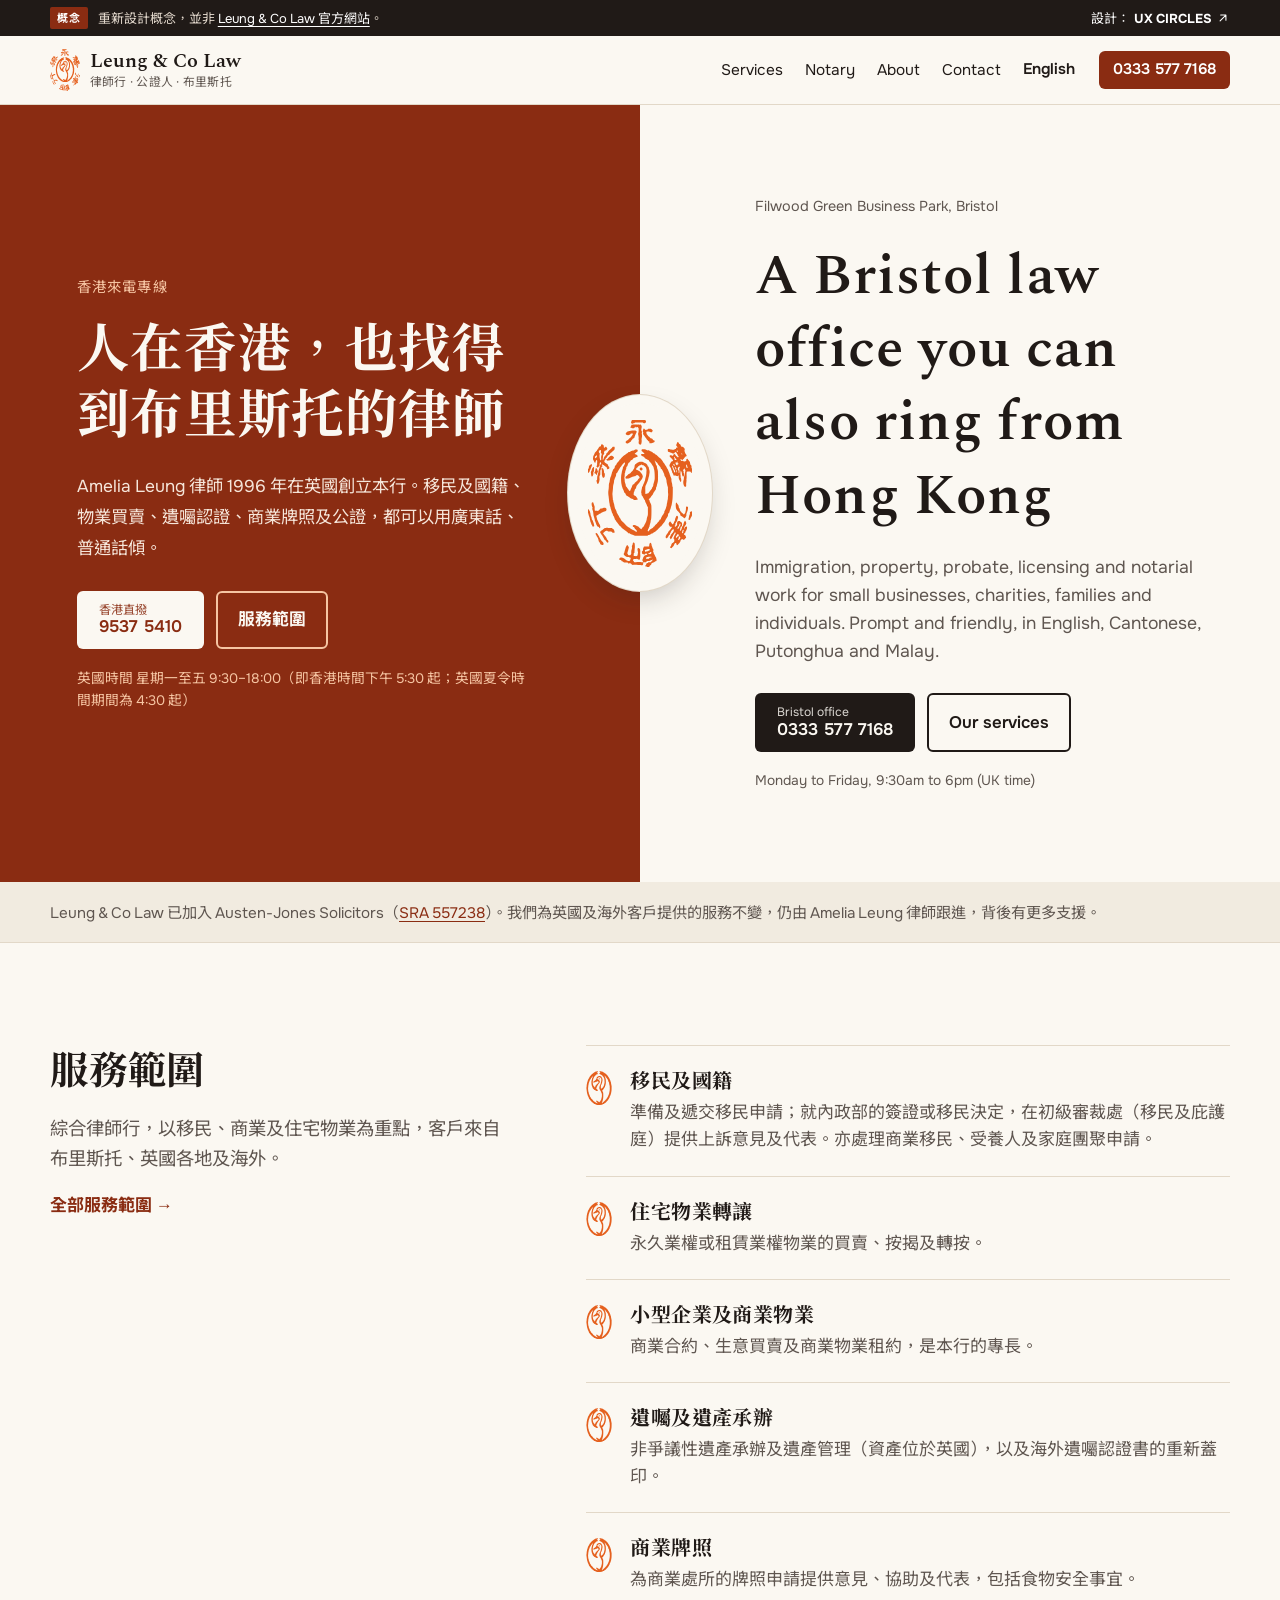
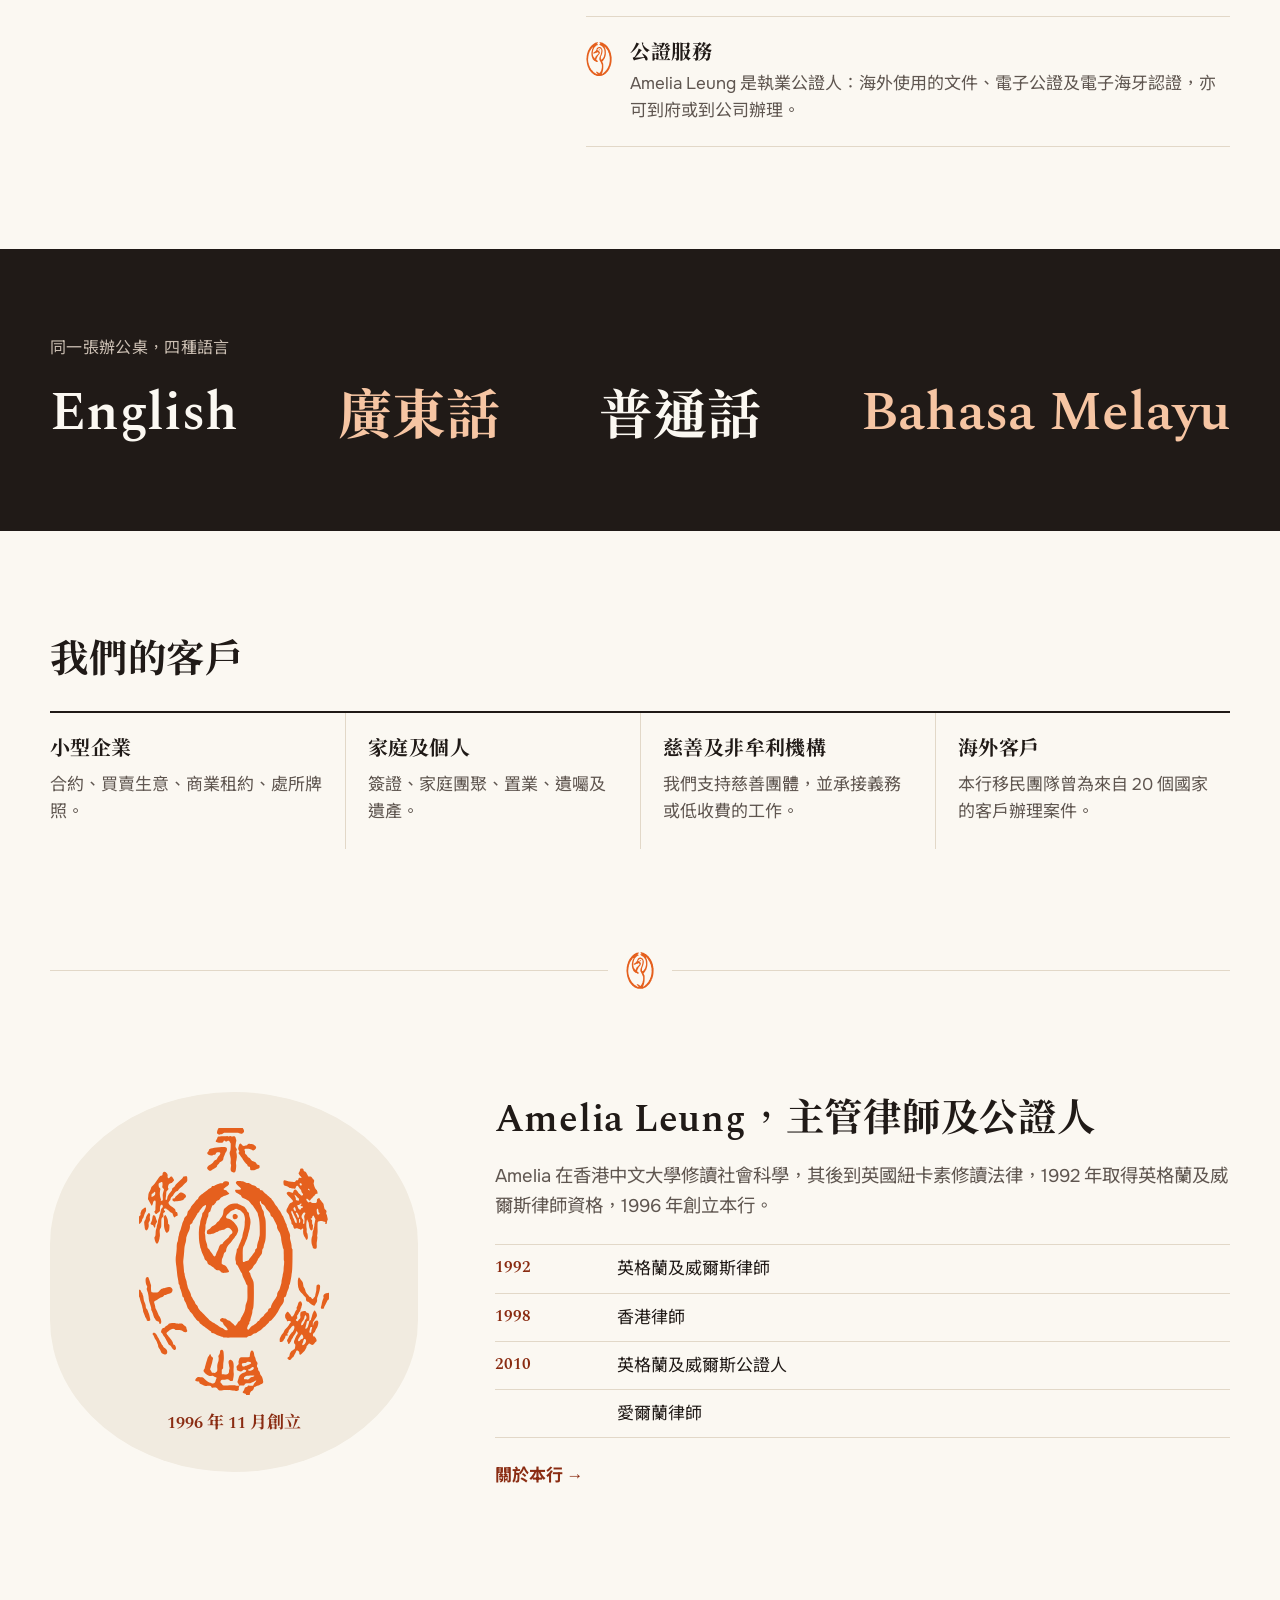
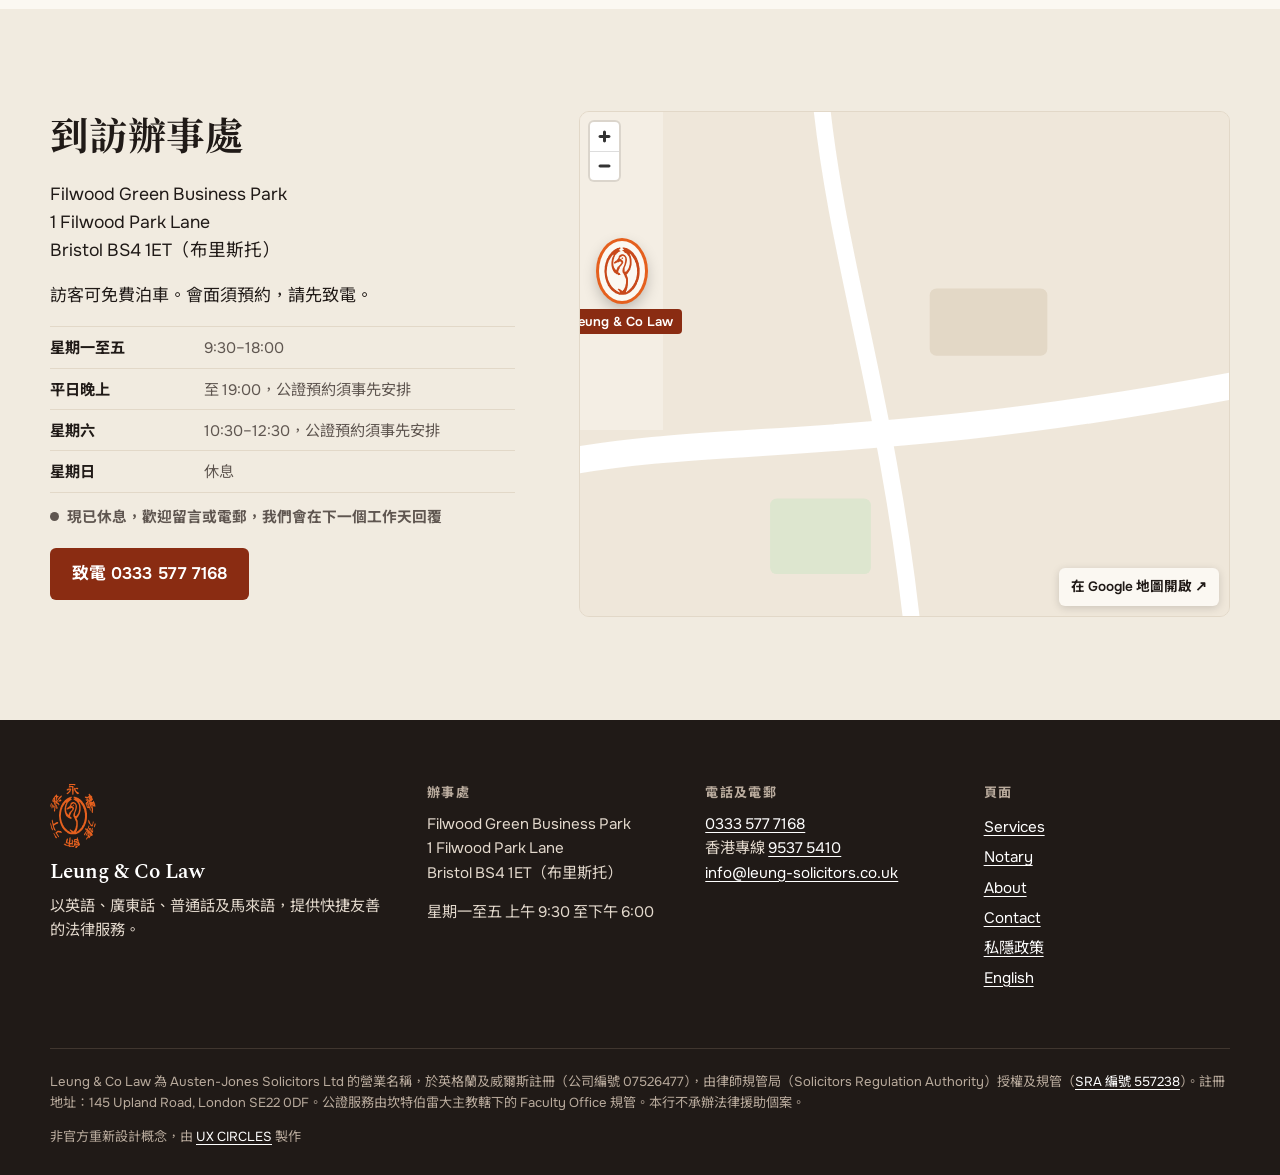
==== commit bc2d3489: "Bullets, dividers and favicon: phoenix oval only, without cropped characters Co-Authored-By: Claude " ====
--- a/zh/index.html
+++ b/zh/index.html
@@ -8,10 +8,10 @@
 <meta name="description" content="布里斯托律師行：移民、物業、遺產承辦、商業牌照及公證服務，可用廣東話、普通話溝通。">
 <link rel="alternate" hreflang="en-GB" href="https://uxcircles.github.io/leung-solicitors/">
 <link rel="alternate" hreflang="zh-Hant" href="https://uxcircles.github.io/leung-solicitors/zh/">
-<link rel="icon" href="../assets/img/favicon.svg?v=9" type="image/svg+xml">
+<link rel="icon" href="../assets/img/favicon.svg?v=10" type="image/svg+xml">
 <meta name="theme-color" content="#8a2c12">
 <link rel="preload" href="../assets/fonts/chiron-sung-hk-700.woff2" as="font" type="font/woff2" crossorigin><link rel="preload" href="../assets/fonts/chiron-hei-hk-400.woff2" as="font" type="font/woff2" crossorigin>
-<link rel="stylesheet" href="../assets/site.css?v=9">
+<link rel="stylesheet" href="../assets/site.css?v=10">
 </head>
 <body class="lang-zh page-index">
 <a class="skip" href="#main">跳到內容</a>
@@ -23,7 +23,7 @@
 </div>
 <header class="site-head">
   <div class="wrap head-row">
-    <a class="brand" href="../zh/"><svg class="brand-seal" viewBox="0 0 126 177" aria-hidden="true"><use href="../assets/img/seal.svg?v=9#s"/></svg><span class="brand-name">Leung &amp; Co Law<small>律師行 · 公證人 · 布里斯托</small></span></a>
+    <a class="brand" href="../zh/"><svg class="brand-seal" viewBox="0 0 126 177" aria-hidden="true"><use href="../assets/img/seal.svg?v=10#s"/></svg><span class="brand-name">Leung &amp; Co Law<small>律師行 · 公證人 · 布里斯托</small></span></a>
     <nav class="nav" id="nav" aria-label="主選單">
       <a href="../zh/services.html">Services</a><a href="../zh/notary.html">Notary</a><a href="../zh/about.html">About</a><a href="../zh/contact.html">Contact</a>
       <a class="lang-switch" href="../" lang="en">English</a>
@@ -53,7 +53,7 @@
     </div>
     <p class="hero-meta">Monday to Friday, 9:30am to 6pm (UK time)</p>
   </section></div>
-  <div class="hero-seam" aria-hidden="true"><span class="seam-disc"><svg class="seam-seal" viewBox="0 0 126 177" aria-hidden="true"><use href="../assets/img/seal.svg?v=9#s"/></svg></span></div>
+  <div class="hero-seam" aria-hidden="true"><span class="seam-disc"><svg class="seam-seal" viewBox="0 0 126 177" aria-hidden="true"><use href="../assets/img/seal.svg?v=10#s"/></svg></span></div>
 </div>
 
 <section class="reg-strip">
@@ -70,22 +70,22 @@
       <p><a class="more" href="../zh/services.html">全部服務範圍 →</a></p>
     </div>
     <ul class="svc-list"><li class="svc">
-      <svg class="svc-bird" viewBox="20 27 86 120" aria-hidden="true"><use href="../assets/img/seal.svg?v=9#s"/></svg>
+      <svg class="svc-bird" viewBox="0 0 80 106" aria-hidden="true"><use href="../assets/img/seal.svg?v=10#b"/></svg>
       <div><h3><a href="../zh/services.html#immigration">移民及國籍</a></h3><p>準備及遞交移民申請；就內政部的簽證或移民決定，在初級審裁處（移民及庇護庭）提供上訴意見及代表。亦處理商業移民、受養人及家庭團聚申請。</p></div>
     </li><li class="svc">
-      <svg class="svc-bird" viewBox="20 27 86 120" aria-hidden="true"><use href="../assets/img/seal.svg?v=9#s"/></svg>
+      <svg class="svc-bird" viewBox="0 0 80 106" aria-hidden="true"><use href="../assets/img/seal.svg?v=10#b"/></svg>
       <div><h3><a href="../zh/services.html#conveyancing">住宅物業轉讓</a></h3><p>永久業權或租賃業權物業的買賣、按揭及轉按。</p></div>
     </li><li class="svc">
-      <svg class="svc-bird" viewBox="20 27 86 120" aria-hidden="true"><use href="../assets/img/seal.svg?v=9#s"/></svg>
+      <svg class="svc-bird" viewBox="0 0 80 106" aria-hidden="true"><use href="../assets/img/seal.svg?v=10#b"/></svg>
       <div><h3><a href="../zh/services.html#business">小型企業及商業物業</a></h3><p>商業合約、生意買賣及商業物業租約，是本行的專長。</p></div>
     </li><li class="svc">
-      <svg class="svc-bird" viewBox="20 27 86 120" aria-hidden="true"><use href="../assets/img/seal.svg?v=9#s"/></svg>
+      <svg class="svc-bird" viewBox="0 0 80 106" aria-hidden="true"><use href="../assets/img/seal.svg?v=10#b"/></svg>
       <div><h3><a href="../zh/services.html#probate">遺囑及遺產承辦</a></h3><p>非爭議性遺產承辦及遺產管理（資產位於英國），以及海外遺囑認證書的重新蓋印。</p></div>
     </li><li class="svc">
-      <svg class="svc-bird" viewBox="20 27 86 120" aria-hidden="true"><use href="../assets/img/seal.svg?v=9#s"/></svg>
+      <svg class="svc-bird" viewBox="0 0 80 106" aria-hidden="true"><use href="../assets/img/seal.svg?v=10#b"/></svg>
       <div><h3><a href="../zh/services.html#licensing">商業牌照</a></h3><p>為商業處所的牌照申請提供意見、協助及代表，包括食物安全事宜。</p></div>
     </li><li class="svc">
-      <svg class="svc-bird" viewBox="20 27 86 120" aria-hidden="true"><use href="../assets/img/seal.svg?v=9#s"/></svg>
+      <svg class="svc-bird" viewBox="0 0 80 106" aria-hidden="true"><use href="../assets/img/seal.svg?v=10#b"/></svg>
       <div><h3><a href="../zh/notary.html">公證服務</a></h3><p>Amelia Leung 是執業公證人：海外使用的文件、電子公證及電子海牙認證，亦可到府或到公司辦理。</p></div>
     </li></ul>
   </div>
@@ -115,11 +115,11 @@
   </div>
 </section>
 
-<div class="divider" aria-hidden="true"><span></span><svg class="bird" viewBox="20 27 86 120" aria-hidden="true"><use href="../assets/img/seal.svg?v=9#s"/></svg><span></span></div>
+<div class="divider" aria-hidden="true"><span></span><svg class="bird" viewBox="0 0 80 106" aria-hidden="true"><use href="../assets/img/seal.svg?v=10#b"/></svg><span></span></div>
 
 <section class="sec">
   <div class="wrap principal">
-    <div class="principal-mark"><svg class="principal-seal" viewBox="0 0 126 177" aria-hidden="true"><use href="../assets/img/seal.svg?v=9#s"/></svg><p>1996 年 11 月創立</p></div>
+    <div class="principal-mark"><svg class="principal-seal" viewBox="0 0 126 177" aria-hidden="true"><use href="../assets/img/seal.svg?v=10#s"/></svg><p>1996 年 11 月創立</p></div>
     <div>
       <h2>Amelia Leung，主管律師及公證人</h2>
       <p class="lede">Amelia 在香港中文大學修讀社會科學，其後到英國紐卡素修讀法律，1992 年取得英格蘭及威爾斯律師資格，1996 年創立本行。</p>
@@ -156,7 +156,7 @@
     <path d="M150 -10 C 160 90 190 170 205 310" stroke="#fff" stroke-width="10" fill="none"/>
     <rect x="215" y="105" width="70" height="40" rx="4" fill="#e3d8c6"/><rect x="120" y="230" width="60" height="45" rx="4" fill="#dde6cf"/></svg>
   </div>
-  <script type="application/json" id="map-data">{"home": [-2.58515, 51.42003], "mark": "../assets/img/favicon.svg?v=9", "label": "Leung &amp; Co Law", "routes": []}</script>
+  <script type="application/json" id="map-data">{"home": [-2.58515, 51.42003], "mark": "../assets/img/favicon.svg?v=10", "label": "Leung &amp; Co Law", "routes": []}</script>
   <a class="map-open" href="https://www.google.com/maps/search/?api=1&query=Filwood+Green+Business+Park+1+Filwood+Park+Lane+Bristol+BS4+1ET">在 Google 地圖開啟 ↗</a>
   <span class="sr">Filwood Green Business Park, 1 Filwood Park Lane, Bristol BS4 1ET（布里斯托）</span>
 </div>
@@ -166,7 +166,7 @@
 <footer class="site-foot">
   <div class="wrap foot-grid">
     <div class="foot-brand">
-      <svg class="foot-seal" viewBox="0 0 126 177" aria-hidden="true"><use href="../assets/img/seal.svg?v=9#s"/></svg>
+      <svg class="foot-seal" viewBox="0 0 126 177" aria-hidden="true"><use href="../assets/img/seal.svg?v=10#s"/></svg>
       <p class="foot-name">Leung &amp; Co Law</p>
       <p>以英語、廣東話、普通話及馬來語，提供快捷友善的法律服務。</p>
     </div>
@@ -196,6 +196,6 @@
   <a href="tel:+85295375410"><span class="mb-k">香港專線</span><span class="mb-v">9537 5410</span></a>
   <a href="../zh/contact.html#enquiry"><span class="mb-k">查詢</span><span class="mb-v">電郵</span></a>
 </nav>
-<script src="../assets/site.js?v=9" defer></script>
+<script src="../assets/site.js?v=10" defer></script>
 </body>
 </html>
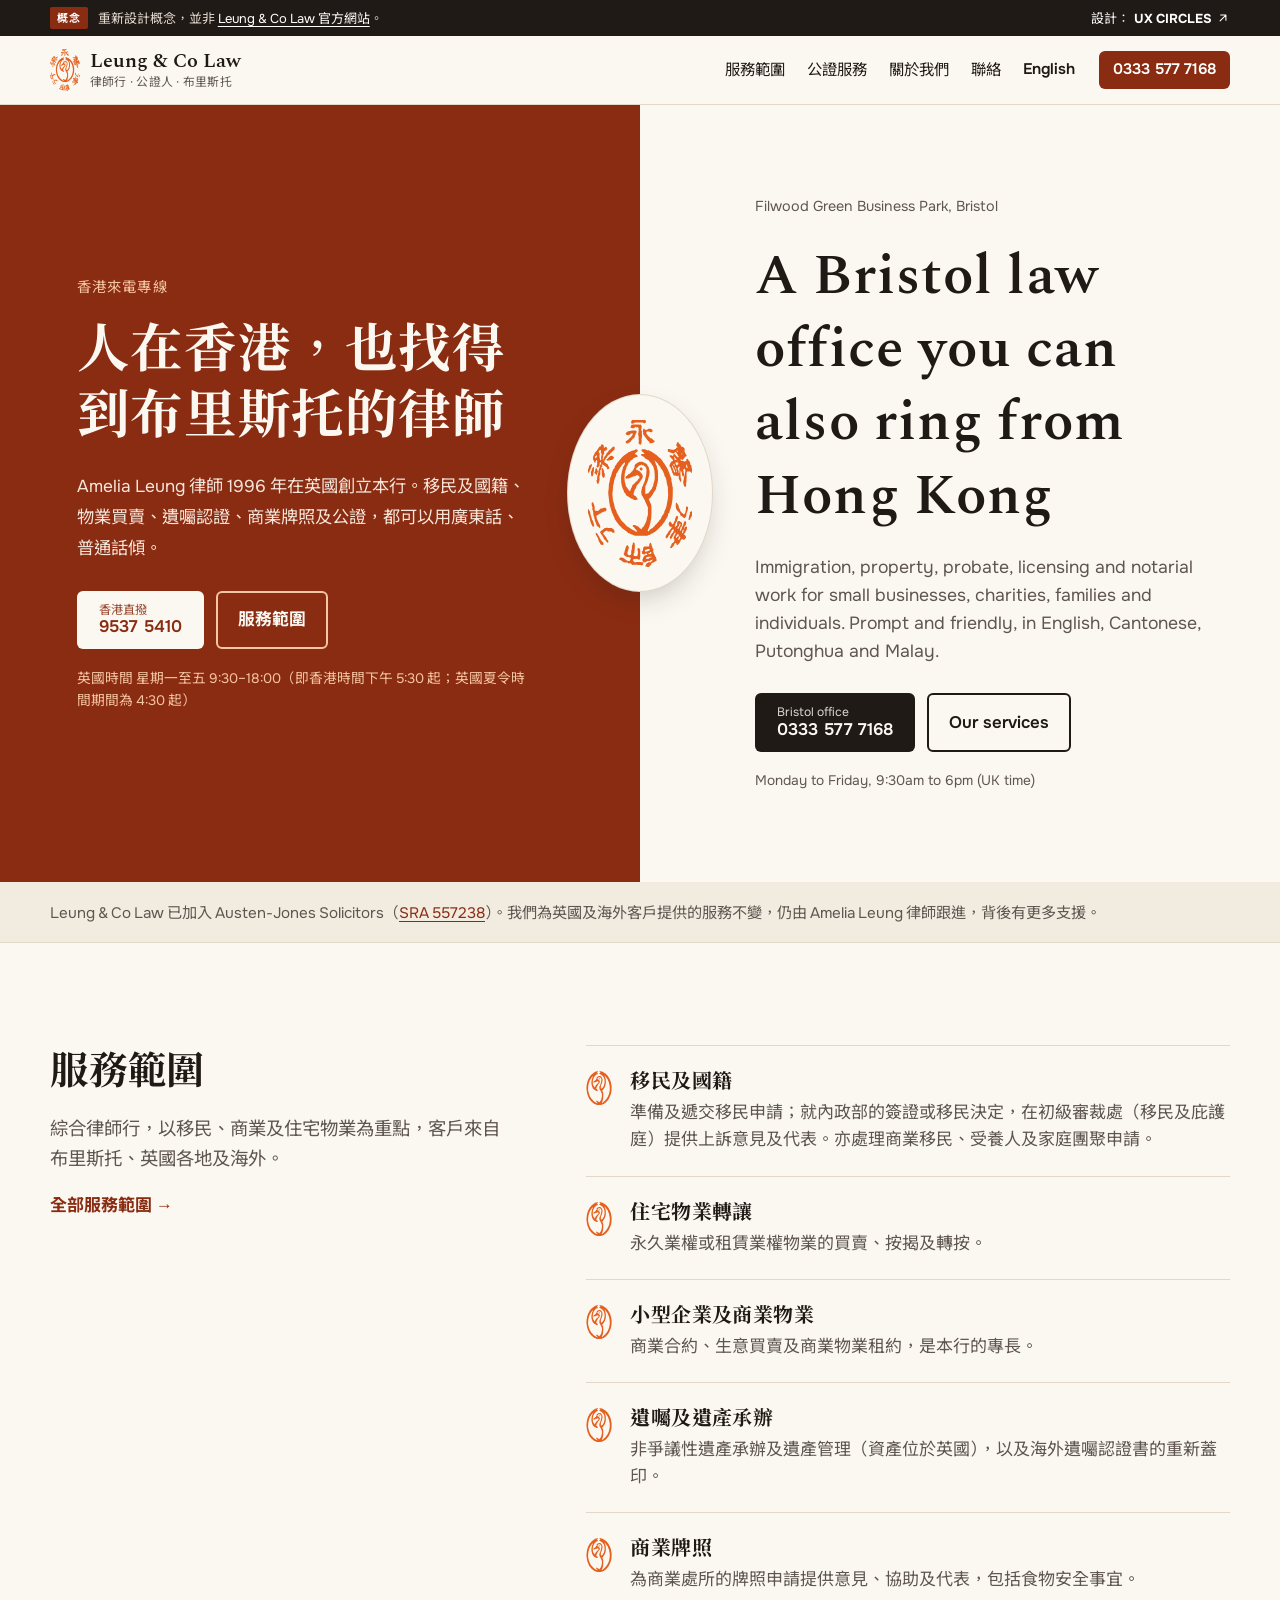
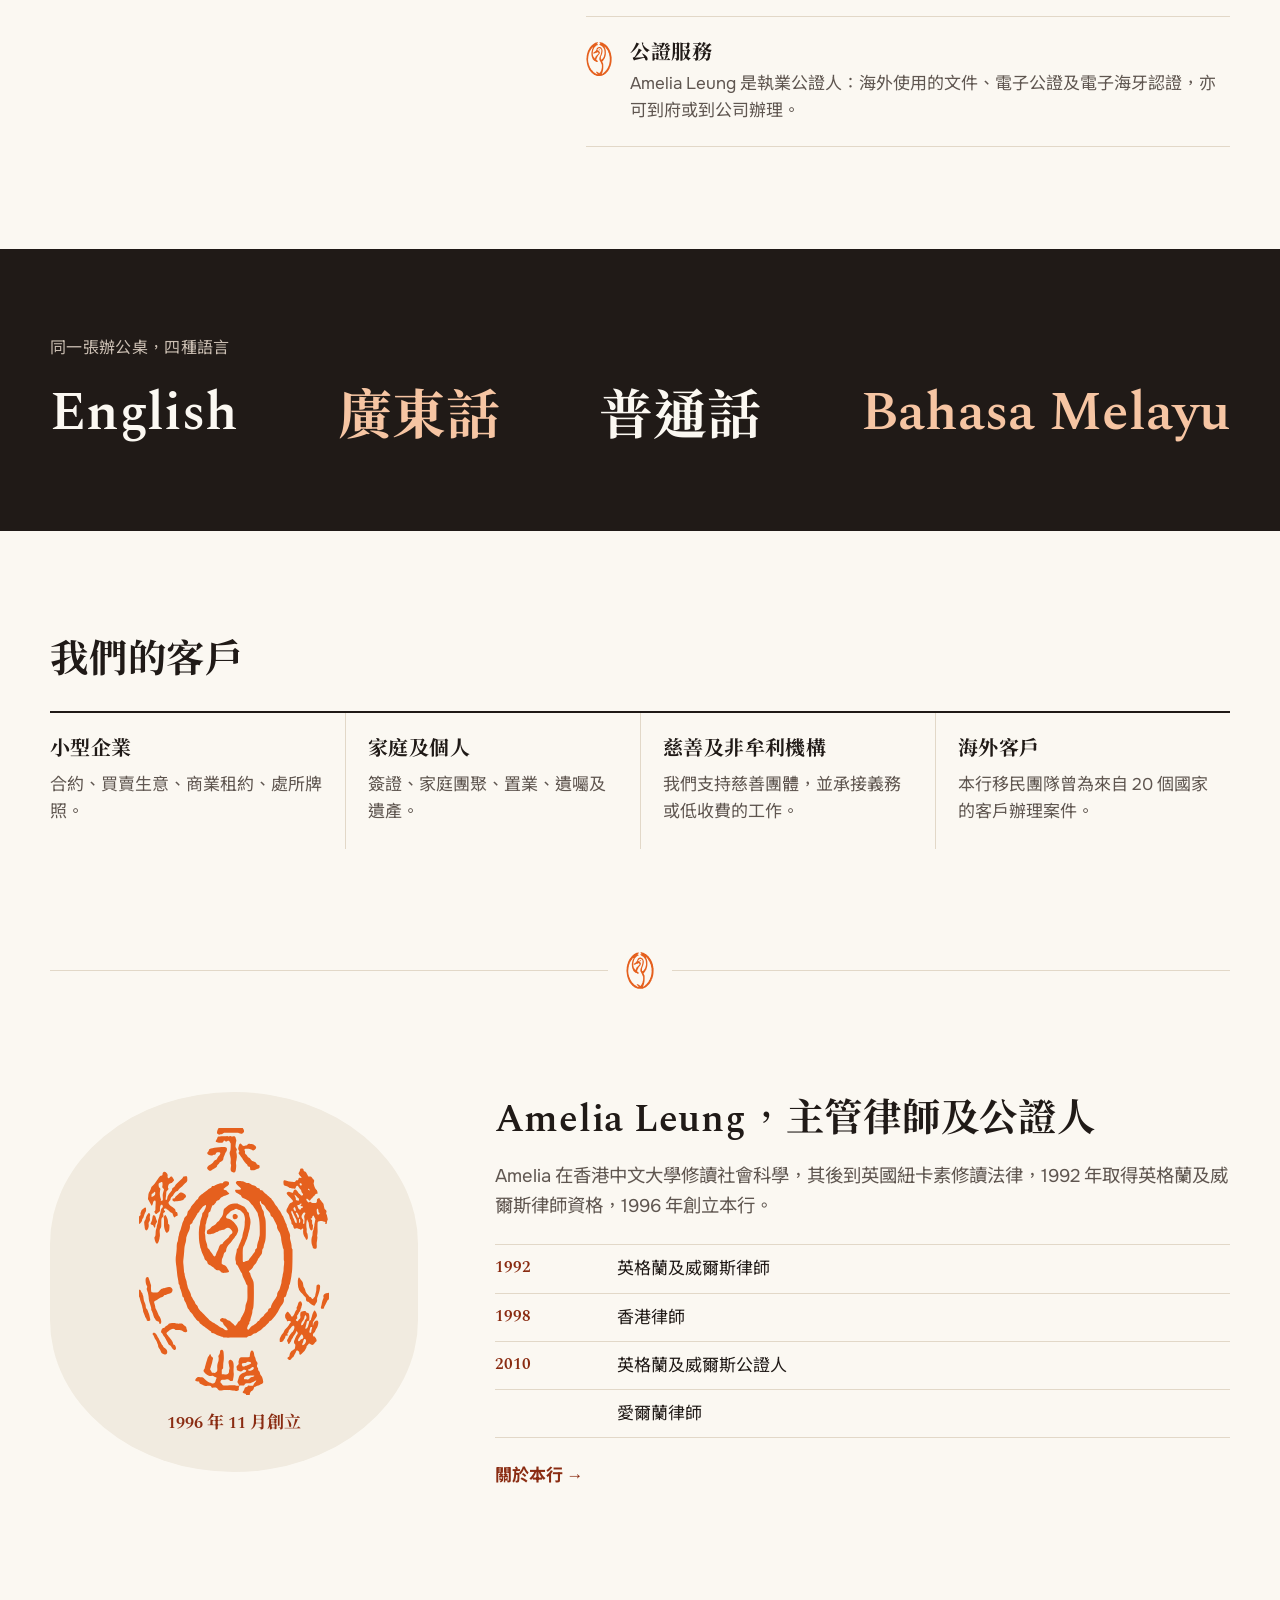
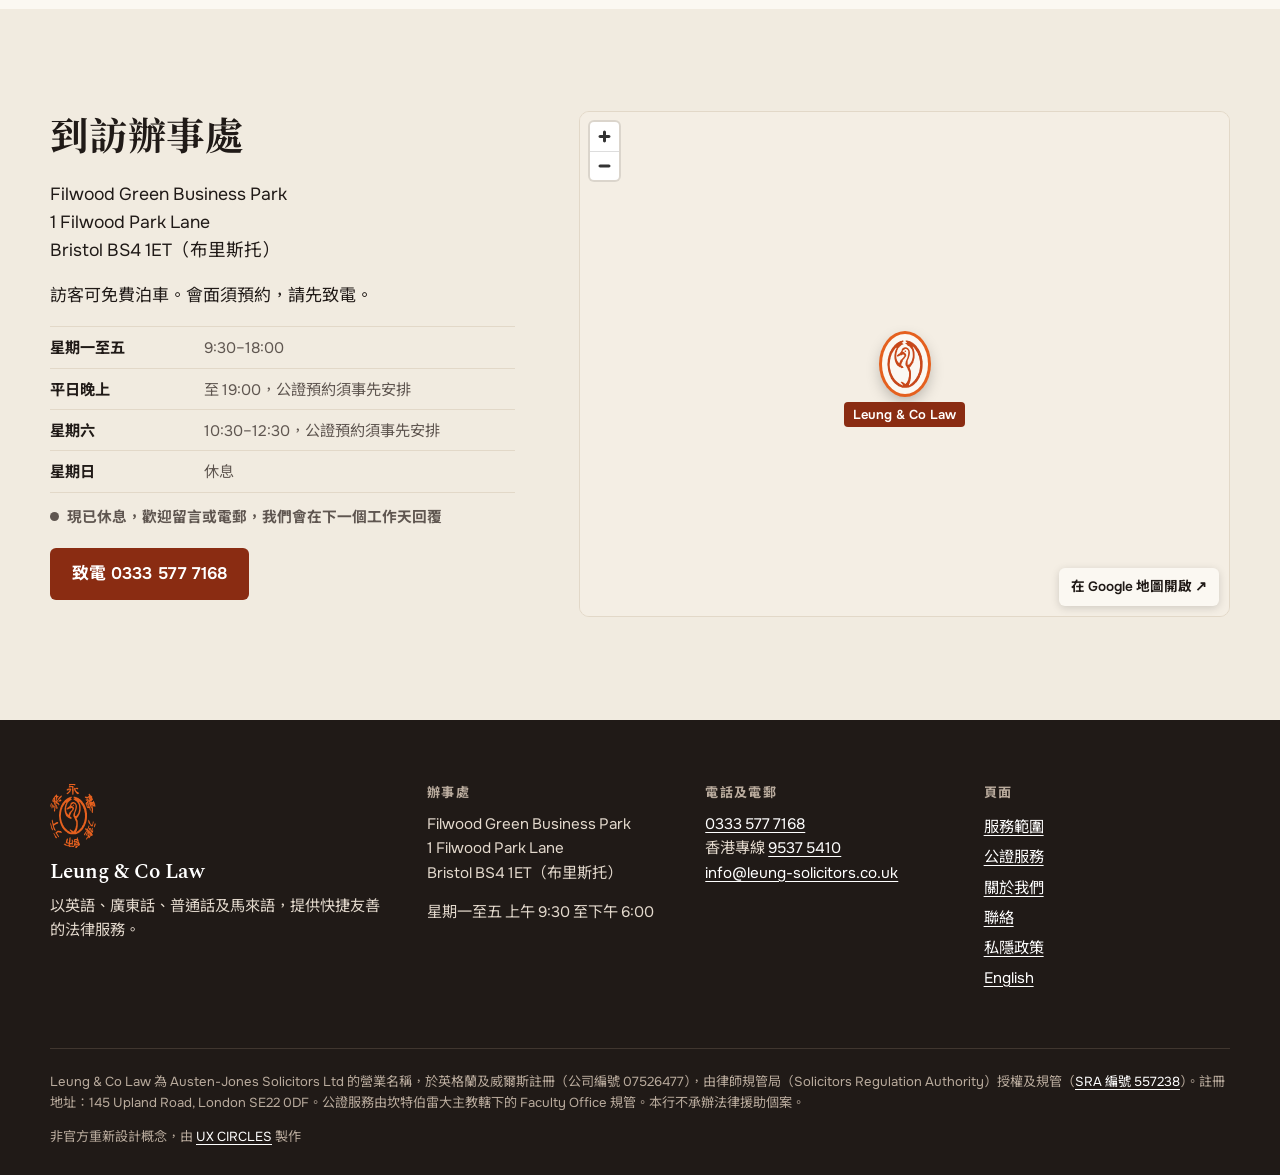
==== commit caf241f1: "Phone menu: fill the screen (drop header backdrop-filter that trapped the fixed panel); Chinese labe" ====
--- a/zh/index.html
+++ b/zh/index.html
@@ -8,10 +8,10 @@
 <meta name="description" content="布里斯托律師行：移民、物業、遺產承辦、商業牌照及公證服務，可用廣東話、普通話溝通。">
 <link rel="alternate" hreflang="en-GB" href="https://uxcircles.github.io/leung-solicitors/">
 <link rel="alternate" hreflang="zh-Hant" href="https://uxcircles.github.io/leung-solicitors/zh/">
-<link rel="icon" href="../assets/img/favicon.svg?v=10" type="image/svg+xml">
+<link rel="icon" href="../assets/img/favicon.svg?v=11" type="image/svg+xml">
 <meta name="theme-color" content="#8a2c12">
 <link rel="preload" href="../assets/fonts/chiron-sung-hk-700.woff2" as="font" type="font/woff2" crossorigin><link rel="preload" href="../assets/fonts/chiron-hei-hk-400.woff2" as="font" type="font/woff2" crossorigin>
-<link rel="stylesheet" href="../assets/site.css?v=10">
+<link rel="stylesheet" href="../assets/site.css?v=11">
 </head>
 <body class="lang-zh page-index">
 <a class="skip" href="#main">跳到內容</a>
@@ -23,9 +23,9 @@
 </div>
 <header class="site-head">
   <div class="wrap head-row">
-    <a class="brand" href="../zh/"><svg class="brand-seal" viewBox="0 0 126 177" aria-hidden="true"><use href="../assets/img/seal.svg?v=10#s"/></svg><span class="brand-name">Leung &amp; Co Law<small>律師行 · 公證人 · 布里斯托</small></span></a>
+    <a class="brand" href="../zh/"><svg class="brand-seal" viewBox="0 0 126 177" aria-hidden="true"><use href="../assets/img/seal.svg?v=11#s"/></svg><span class="brand-name">Leung &amp; Co Law<small>律師行 · 公證人 · 布里斯托</small></span></a>
     <nav class="nav" id="nav" aria-label="主選單">
-      <a href="../zh/services.html">Services</a><a href="../zh/notary.html">Notary</a><a href="../zh/about.html">About</a><a href="../zh/contact.html">Contact</a>
+      <a href="../zh/services.html">服務範圍</a><a href="../zh/notary.html">公證服務</a><a href="../zh/about.html">關於我們</a><a href="../zh/contact.html">聯絡</a>
       <a class="lang-switch" href="../" lang="en">English</a>
     </nav>
     <a class="head-call" href="tel:+443335777168">0333 577 7168</a>
@@ -53,7 +53,7 @@
     </div>
     <p class="hero-meta">Monday to Friday, 9:30am to 6pm (UK time)</p>
   </section></div>
-  <div class="hero-seam" aria-hidden="true"><span class="seam-disc"><svg class="seam-seal" viewBox="0 0 126 177" aria-hidden="true"><use href="../assets/img/seal.svg?v=10#s"/></svg></span></div>
+  <div class="hero-seam" aria-hidden="true"><span class="seam-disc"><svg class="seam-seal" viewBox="0 0 126 177" aria-hidden="true"><use href="../assets/img/seal.svg?v=11#s"/></svg></span></div>
 </div>
 
 <section class="reg-strip">
@@ -70,22 +70,22 @@
       <p><a class="more" href="../zh/services.html">全部服務範圍 →</a></p>
     </div>
     <ul class="svc-list"><li class="svc">
-      <svg class="svc-bird" viewBox="0 0 80 106" aria-hidden="true"><use href="../assets/img/seal.svg?v=10#b"/></svg>
+      <svg class="svc-bird" viewBox="0 0 80 106" aria-hidden="true"><use href="../assets/img/seal.svg?v=11#b"/></svg>
       <div><h3><a href="../zh/services.html#immigration">移民及國籍</a></h3><p>準備及遞交移民申請；就內政部的簽證或移民決定，在初級審裁處（移民及庇護庭）提供上訴意見及代表。亦處理商業移民、受養人及家庭團聚申請。</p></div>
     </li><li class="svc">
-      <svg class="svc-bird" viewBox="0 0 80 106" aria-hidden="true"><use href="../assets/img/seal.svg?v=10#b"/></svg>
+      <svg class="svc-bird" viewBox="0 0 80 106" aria-hidden="true"><use href="../assets/img/seal.svg?v=11#b"/></svg>
       <div><h3><a href="../zh/services.html#conveyancing">住宅物業轉讓</a></h3><p>永久業權或租賃業權物業的買賣、按揭及轉按。</p></div>
     </li><li class="svc">
-      <svg class="svc-bird" viewBox="0 0 80 106" aria-hidden="true"><use href="../assets/img/seal.svg?v=10#b"/></svg>
+      <svg class="svc-bird" viewBox="0 0 80 106" aria-hidden="true"><use href="../assets/img/seal.svg?v=11#b"/></svg>
       <div><h3><a href="../zh/services.html#business">小型企業及商業物業</a></h3><p>商業合約、生意買賣及商業物業租約，是本行的專長。</p></div>
     </li><li class="svc">
-      <svg class="svc-bird" viewBox="0 0 80 106" aria-hidden="true"><use href="../assets/img/seal.svg?v=10#b"/></svg>
+      <svg class="svc-bird" viewBox="0 0 80 106" aria-hidden="true"><use href="../assets/img/seal.svg?v=11#b"/></svg>
       <div><h3><a href="../zh/services.html#probate">遺囑及遺產承辦</a></h3><p>非爭議性遺產承辦及遺產管理（資產位於英國），以及海外遺囑認證書的重新蓋印。</p></div>
     </li><li class="svc">
-      <svg class="svc-bird" viewBox="0 0 80 106" aria-hidden="true"><use href="../assets/img/seal.svg?v=10#b"/></svg>
+      <svg class="svc-bird" viewBox="0 0 80 106" aria-hidden="true"><use href="../assets/img/seal.svg?v=11#b"/></svg>
       <div><h3><a href="../zh/services.html#licensing">商業牌照</a></h3><p>為商業處所的牌照申請提供意見、協助及代表，包括食物安全事宜。</p></div>
     </li><li class="svc">
-      <svg class="svc-bird" viewBox="0 0 80 106" aria-hidden="true"><use href="../assets/img/seal.svg?v=10#b"/></svg>
+      <svg class="svc-bird" viewBox="0 0 80 106" aria-hidden="true"><use href="../assets/img/seal.svg?v=11#b"/></svg>
       <div><h3><a href="../zh/notary.html">公證服務</a></h3><p>Amelia Leung 是執業公證人：海外使用的文件、電子公證及電子海牙認證，亦可到府或到公司辦理。</p></div>
     </li></ul>
   </div>
@@ -115,11 +115,11 @@
   </div>
 </section>
 
-<div class="divider" aria-hidden="true"><span></span><svg class="bird" viewBox="0 0 80 106" aria-hidden="true"><use href="../assets/img/seal.svg?v=10#b"/></svg><span></span></div>
+<div class="divider" aria-hidden="true"><span></span><svg class="bird" viewBox="0 0 80 106" aria-hidden="true"><use href="../assets/img/seal.svg?v=11#b"/></svg><span></span></div>
 
 <section class="sec">
   <div class="wrap principal">
-    <div class="principal-mark"><svg class="principal-seal" viewBox="0 0 126 177" aria-hidden="true"><use href="../assets/img/seal.svg?v=10#s"/></svg><p>1996 年 11 月創立</p></div>
+    <div class="principal-mark"><svg class="principal-seal" viewBox="0 0 126 177" aria-hidden="true"><use href="../assets/img/seal.svg?v=11#s"/></svg><p>1996 年 11 月創立</p></div>
     <div>
       <h2>Amelia Leung，主管律師及公證人</h2>
       <p class="lede">Amelia 在香港中文大學修讀社會科學，其後到英國紐卡素修讀法律，1992 年取得英格蘭及威爾斯律師資格，1996 年創立本行。</p>
@@ -156,7 +156,7 @@
     <path d="M150 -10 C 160 90 190 170 205 310" stroke="#fff" stroke-width="10" fill="none"/>
     <rect x="215" y="105" width="70" height="40" rx="4" fill="#e3d8c6"/><rect x="120" y="230" width="60" height="45" rx="4" fill="#dde6cf"/></svg>
   </div>
-  <script type="application/json" id="map-data">{"home": [-2.58515, 51.42003], "mark": "../assets/img/favicon.svg?v=10", "label": "Leung &amp; Co Law", "routes": []}</script>
+  <script type="application/json" id="map-data">{"home": [-2.58515, 51.42003], "mark": "../assets/img/favicon.svg?v=11", "label": "Leung &amp; Co Law", "routes": []}</script>
   <a class="map-open" href="https://www.google.com/maps/search/?api=1&query=Filwood+Green+Business+Park+1+Filwood+Park+Lane+Bristol+BS4+1ET">在 Google 地圖開啟 ↗</a>
   <span class="sr">Filwood Green Business Park, 1 Filwood Park Lane, Bristol BS4 1ET（布里斯托）</span>
 </div>
@@ -166,7 +166,7 @@
 <footer class="site-foot">
   <div class="wrap foot-grid">
     <div class="foot-brand">
-      <svg class="foot-seal" viewBox="0 0 126 177" aria-hidden="true"><use href="../assets/img/seal.svg?v=10#s"/></svg>
+      <svg class="foot-seal" viewBox="0 0 126 177" aria-hidden="true"><use href="../assets/img/seal.svg?v=11#s"/></svg>
       <p class="foot-name">Leung &amp; Co Law</p>
       <p>以英語、廣東話、普通話及馬來語，提供快捷友善的法律服務。</p>
     </div>
@@ -183,7 +183,7 @@
     </div>
     <div>
       <h2 class="foot-h">頁面</h2>
-      <p class="foot-links"><a href="../zh/services.html">Services</a><a href="../zh/notary.html">Notary</a><a href="../zh/about.html">About</a><a href="../zh/contact.html">Contact</a><a href="../zh/privacy.html">私隱政策</a><a href="../" lang="en">English</a></p>
+      <p class="foot-links"><a href="../zh/services.html">服務範圍</a><a href="../zh/notary.html">公證服務</a><a href="../zh/about.html">關於我們</a><a href="../zh/contact.html">聯絡</a><a href="../zh/privacy.html">私隱政策</a><a href="../" lang="en">English</a></p>
     </div>
   </div>
   <div class="wrap foot-legal">
@@ -196,6 +196,6 @@
   <a href="tel:+85295375410"><span class="mb-k">香港專線</span><span class="mb-v">9537 5410</span></a>
   <a href="../zh/contact.html#enquiry"><span class="mb-k">查詢</span><span class="mb-v">電郵</span></a>
 </nav>
-<script src="../assets/site.js?v=10" defer></script>
+<script src="../assets/site.js?v=11" defer></script>
 </body>
 </html>
--- a/assets/site.css
+++ b/assets/site.css
@@ -62,7 +62,7 @@
 @media (max-width: 640px) { .concept-long, .concept-by { display: none; } }
 
 /* header */
-.site-head { position: sticky; top: 0; z-index: 40; background: rgba(251, 248, 242, .96); backdrop-filter: blur(6px); border-bottom: 1px solid var(--line); }
+.site-head { position: sticky; top: 0; z-index: 40; background: var(--paper); border-bottom: 1px solid var(--line); }
 .head-row { display: flex; align-items: center; gap: 24px; height: var(--head-h); }
 .brand { display: flex; align-items: center; gap: 10px; text-decoration: none; color: var(--ink); margin-right: auto; }
 .brand-seal { width: 30px; height: 42px; color: var(--vermilion); flex: none; }
@@ -288,7 +288,7 @@
   .menu-btn[aria-expanded="true"] span:first-child { background: transparent; }
   .menu-btn[aria-expanded="true"] span:first-child::before { transform: translateY(7px) rotate(45deg); }
   .menu-btn[aria-expanded="true"] span:first-child::after { transform: translateY(-7px) rotate(-45deg); }
-  .nav { position: fixed; inset: var(--head-h) 0 0; background: var(--paper); flex-direction: column; align-items: stretch; gap: 0; padding: 12px 16px 40px; display: none; overflow-y: auto; }
+  .nav { position: fixed; inset: var(--nav-top, var(--head-h)) 0 0; z-index: 45; background: var(--paper); flex-direction: column; align-items: stretch; gap: 0; padding: 12px 16px 40px; display: none; overflow-y: auto; }
   .nav.open { display: flex; }
   .nav a { font: 600 1.5rem/1.2 var(--serif); padding: 16px 0; border-bottom: 1px solid var(--line); }
   .lang-zh .nav a { font-family: var(--zh-serif); }
@@ -324,6 +324,7 @@
   .mbar a:nth-child(2) .mb-v { color: var(--peach); }
   body { padding-bottom: calc(58px + env(safe-area-inset-bottom)); }
   body.menu-open .mbar { display: none; }
+  body.menu-open { overflow: hidden; }
 }
 
 @media (max-width: 560px) {
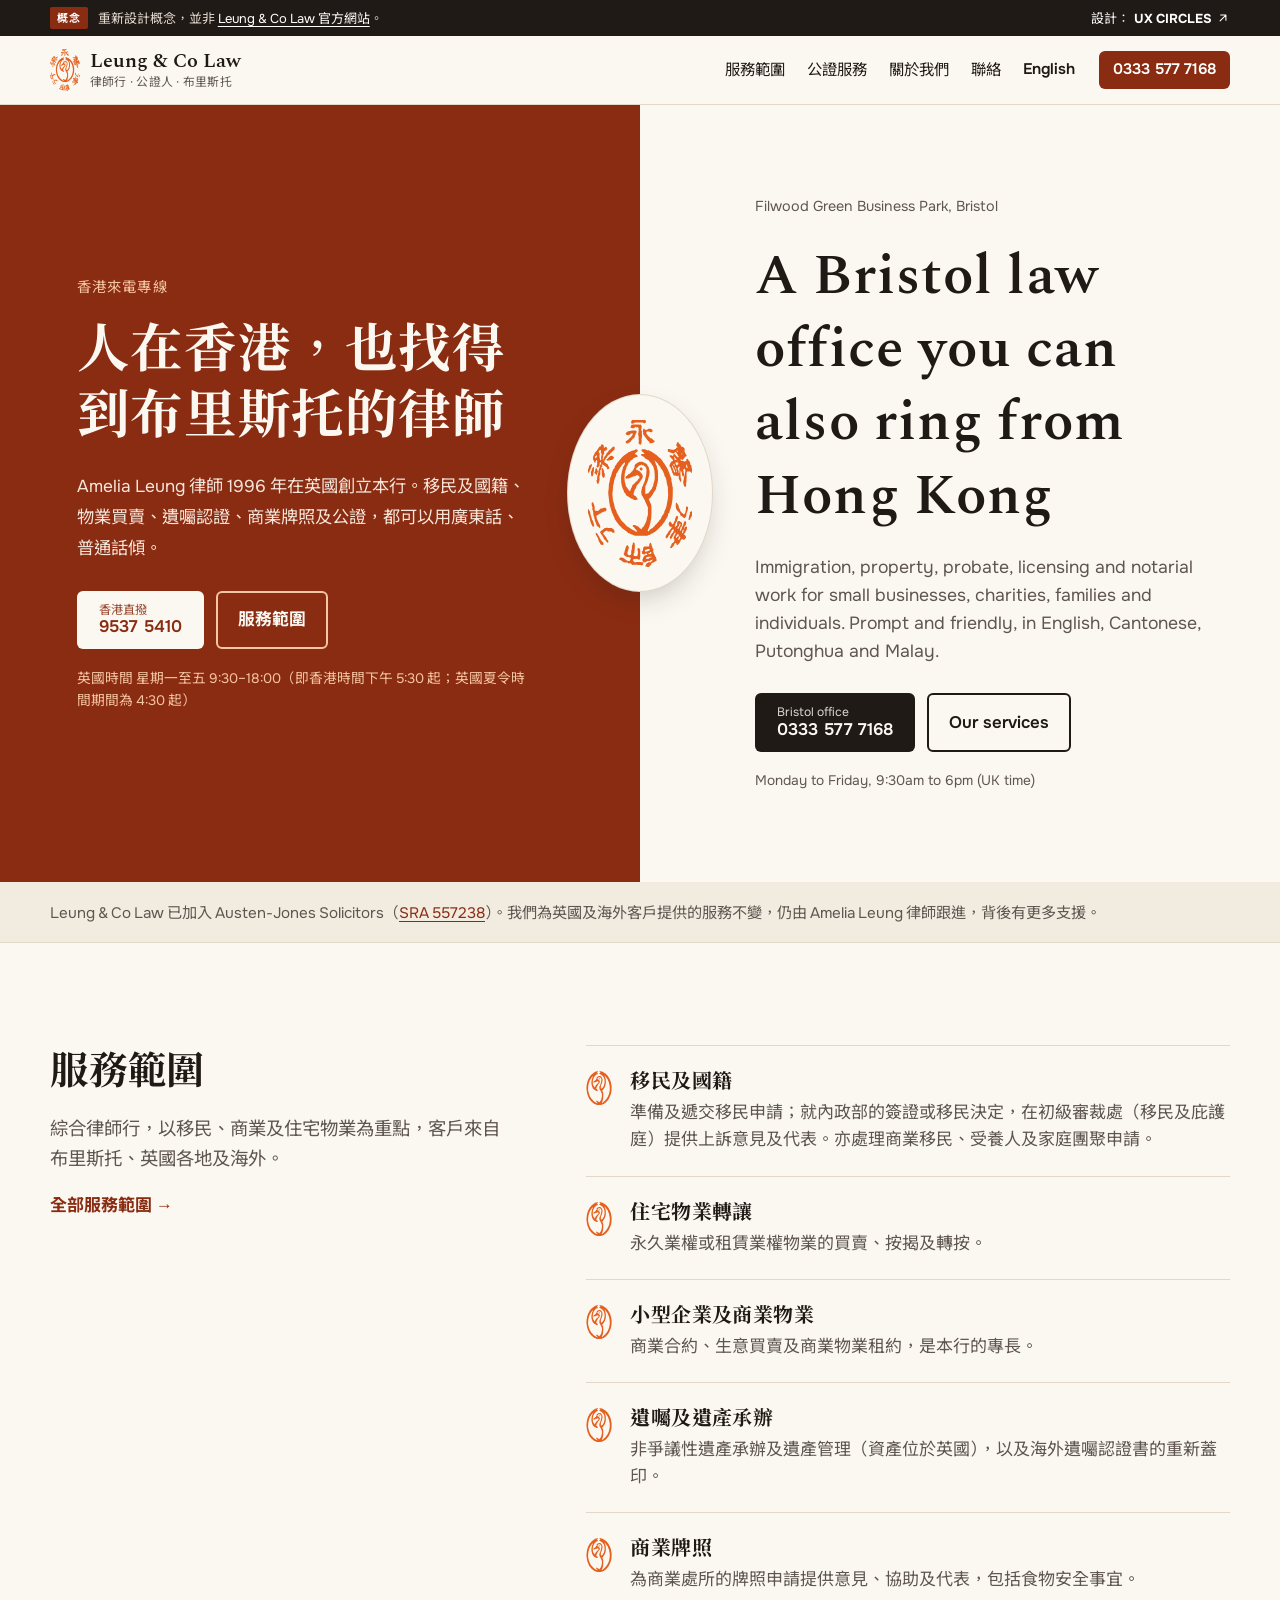
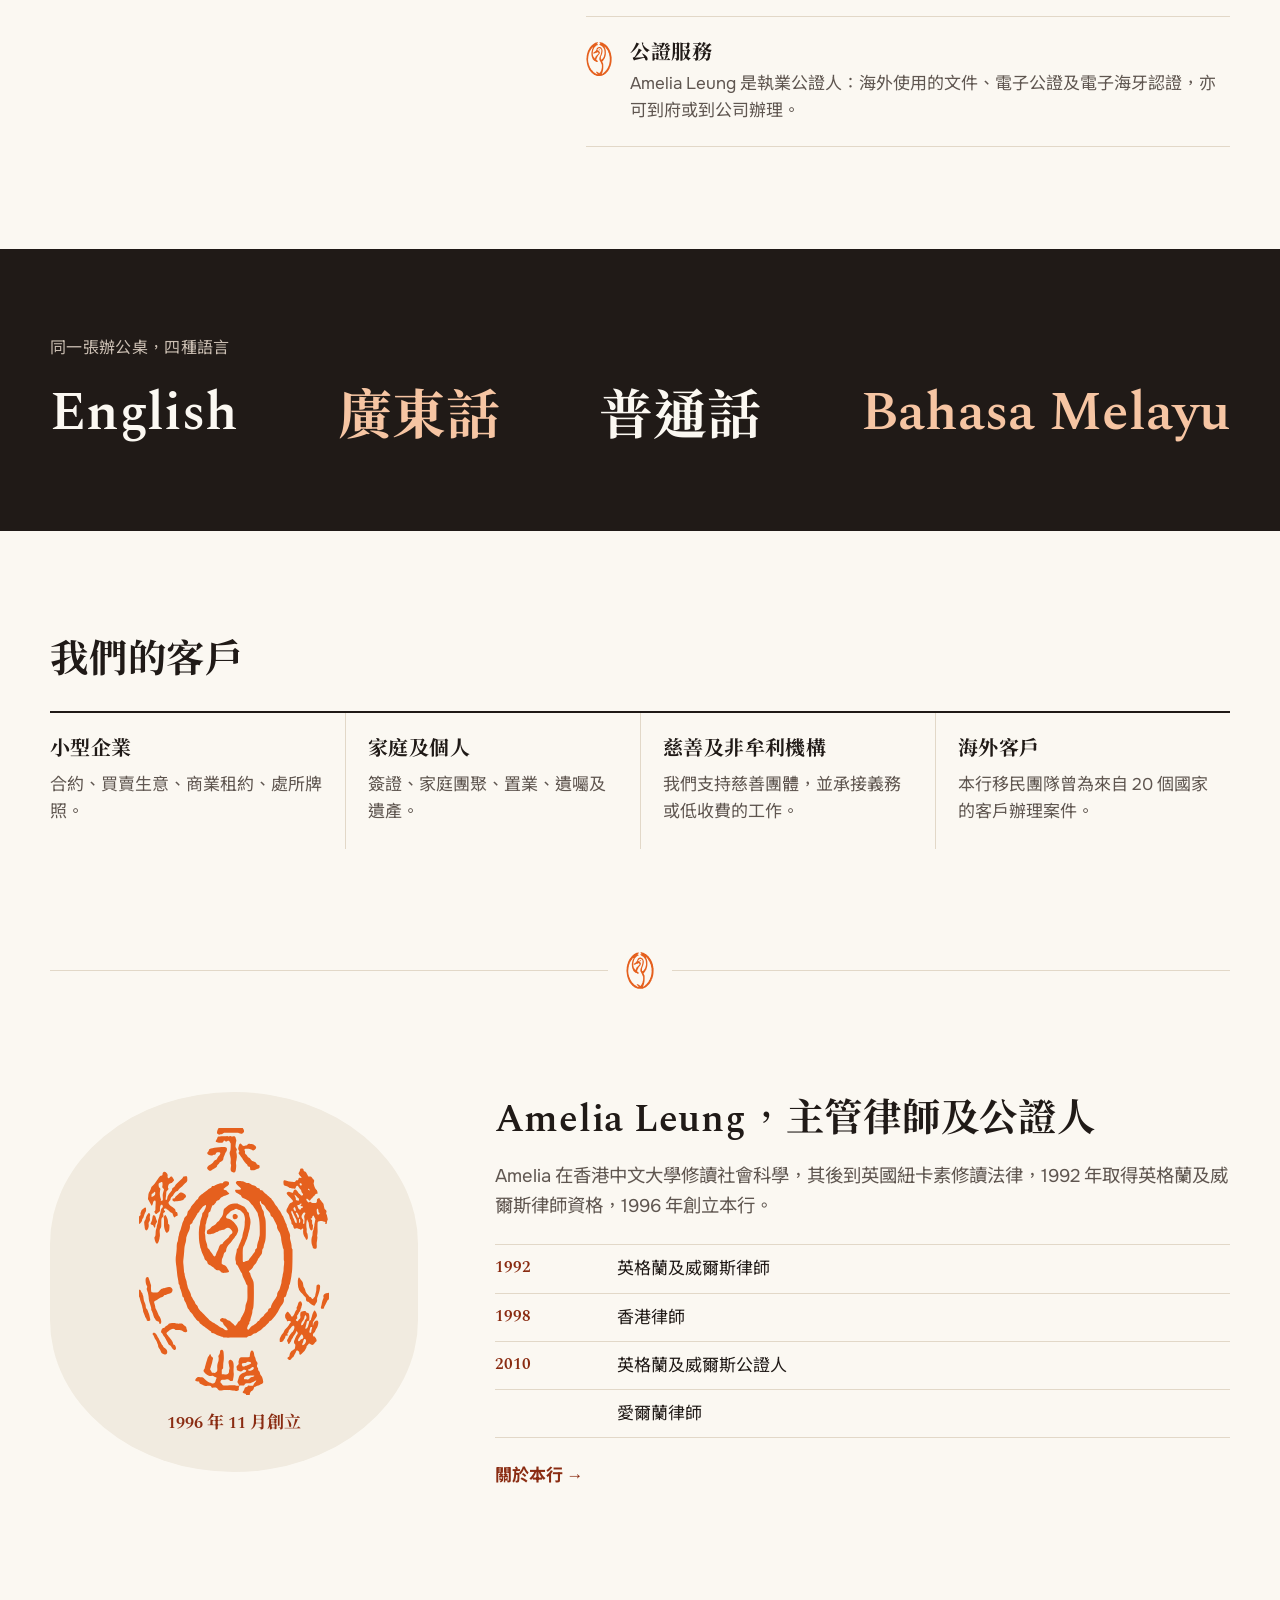
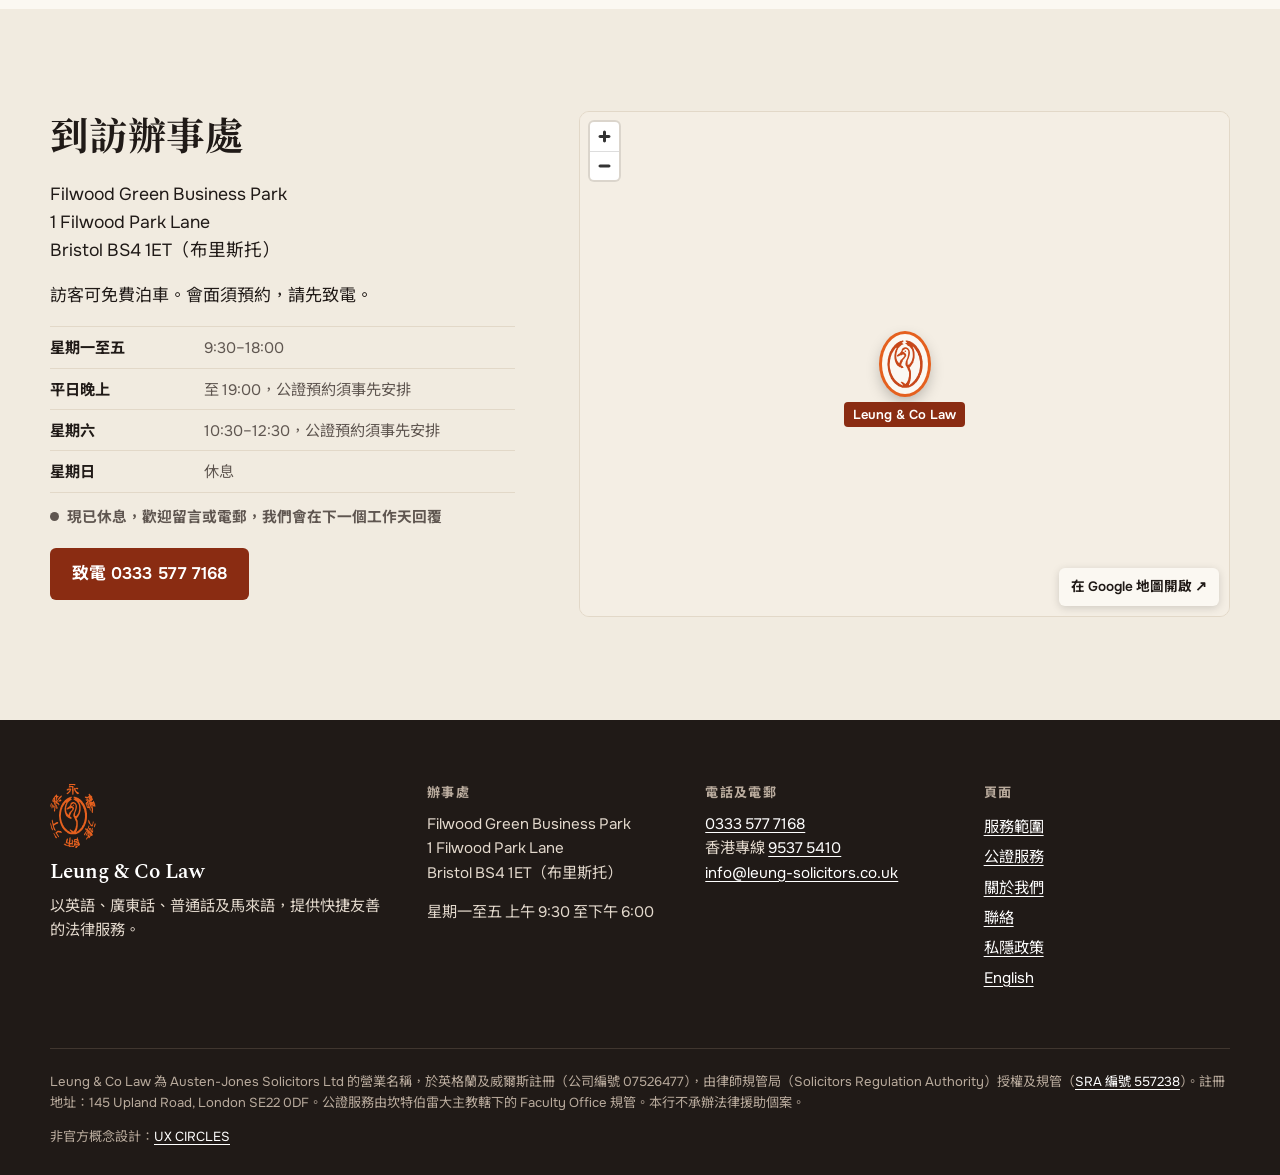
==== commit 43413759: "Standardise the UX CIRCLES concept credit Concept bar reads "Designed by UX CIRCLES" (設計：/设计：UX CIRC" ====
--- a/zh/index.html
+++ b/zh/index.html
@@ -8,10 +8,10 @@
 <meta name="description" content="布里斯托律師行：移民、物業、遺產承辦、商業牌照及公證服務，可用廣東話、普通話溝通。">
 <link rel="alternate" hreflang="en-GB" href="https://uxcircles.github.io/leung-solicitors/">
 <link rel="alternate" hreflang="zh-Hant" href="https://uxcircles.github.io/leung-solicitors/zh/">
-<link rel="icon" href="../assets/img/favicon.svg?v=11" type="image/svg+xml">
+<link rel="icon" href="../assets/img/favicon.svg?v=13" type="image/svg+xml">
 <meta name="theme-color" content="#8a2c12">
 <link rel="preload" href="../assets/fonts/chiron-sung-hk-700.woff2" as="font" type="font/woff2" crossorigin><link rel="preload" href="../assets/fonts/chiron-hei-hk-400.woff2" as="font" type="font/woff2" crossorigin>
-<link rel="stylesheet" href="../assets/site.css?v=11">
+<link rel="stylesheet" href="../assets/site.css?v=13">
 </head>
 <body class="lang-zh page-index">
 <a class="skip" href="#main">跳到內容</a>
@@ -23,7 +23,7 @@
 </div>
 <header class="site-head">
   <div class="wrap head-row">
-    <a class="brand" href="../zh/"><svg class="brand-seal" viewBox="0 0 126 177" aria-hidden="true"><use href="../assets/img/seal.svg?v=11#s"/></svg><span class="brand-name">Leung &amp; Co Law<small>律師行 · 公證人 · 布里斯托</small></span></a>
+    <a class="brand" href="../zh/"><svg class="brand-seal" viewBox="0 0 126 177" aria-hidden="true"><use href="../assets/img/seal.svg?v=13#s"/></svg><span class="brand-name">Leung &amp; Co Law<small>律師行 · 公證人 · 布里斯托</small></span></a>
     <nav class="nav" id="nav" aria-label="主選單">
       <a href="../zh/services.html">服務範圍</a><a href="../zh/notary.html">公證服務</a><a href="../zh/about.html">關於我們</a><a href="../zh/contact.html">聯絡</a>
       <a class="lang-switch" href="../" lang="en">English</a>
@@ -53,7 +53,7 @@
     </div>
     <p class="hero-meta">Monday to Friday, 9:30am to 6pm (UK time)</p>
   </section></div>
-  <div class="hero-seam" aria-hidden="true"><span class="seam-disc"><svg class="seam-seal" viewBox="0 0 126 177" aria-hidden="true"><use href="../assets/img/seal.svg?v=11#s"/></svg></span></div>
+  <div class="hero-seam" aria-hidden="true"><span class="seam-disc"><svg class="seam-seal" viewBox="0 0 126 177" aria-hidden="true"><use href="../assets/img/seal.svg?v=13#s"/></svg></span></div>
 </div>
 
 <section class="reg-strip">
@@ -70,22 +70,22 @@
       <p><a class="more" href="../zh/services.html">全部服務範圍 →</a></p>
     </div>
     <ul class="svc-list"><li class="svc">
-      <svg class="svc-bird" viewBox="0 0 80 106" aria-hidden="true"><use href="../assets/img/seal.svg?v=11#b"/></svg>
+      <svg class="svc-bird" viewBox="0 0 80 106" aria-hidden="true"><use href="../assets/img/seal.svg?v=13#b"/></svg>
       <div><h3><a href="../zh/services.html#immigration">移民及國籍</a></h3><p>準備及遞交移民申請；就內政部的簽證或移民決定，在初級審裁處（移民及庇護庭）提供上訴意見及代表。亦處理商業移民、受養人及家庭團聚申請。</p></div>
     </li><li class="svc">
-      <svg class="svc-bird" viewBox="0 0 80 106" aria-hidden="true"><use href="../assets/img/seal.svg?v=11#b"/></svg>
+      <svg class="svc-bird" viewBox="0 0 80 106" aria-hidden="true"><use href="../assets/img/seal.svg?v=13#b"/></svg>
       <div><h3><a href="../zh/services.html#conveyancing">住宅物業轉讓</a></h3><p>永久業權或租賃業權物業的買賣、按揭及轉按。</p></div>
     </li><li class="svc">
-      <svg class="svc-bird" viewBox="0 0 80 106" aria-hidden="true"><use href="../assets/img/seal.svg?v=11#b"/></svg>
+      <svg class="svc-bird" viewBox="0 0 80 106" aria-hidden="true"><use href="../assets/img/seal.svg?v=13#b"/></svg>
       <div><h3><a href="../zh/services.html#business">小型企業及商業物業</a></h3><p>商業合約、生意買賣及商業物業租約，是本行的專長。</p></div>
     </li><li class="svc">
-      <svg class="svc-bird" viewBox="0 0 80 106" aria-hidden="true"><use href="../assets/img/seal.svg?v=11#b"/></svg>
+      <svg class="svc-bird" viewBox="0 0 80 106" aria-hidden="true"><use href="../assets/img/seal.svg?v=13#b"/></svg>
       <div><h3><a href="../zh/services.html#probate">遺囑及遺產承辦</a></h3><p>非爭議性遺產承辦及遺產管理（資產位於英國），以及海外遺囑認證書的重新蓋印。</p></div>
     </li><li class="svc">
-      <svg class="svc-bird" viewBox="0 0 80 106" aria-hidden="true"><use href="../assets/img/seal.svg?v=11#b"/></svg>
+      <svg class="svc-bird" viewBox="0 0 80 106" aria-hidden="true"><use href="../assets/img/seal.svg?v=13#b"/></svg>
       <div><h3><a href="../zh/services.html#licensing">商業牌照</a></h3><p>為商業處所的牌照申請提供意見、協助及代表，包括食物安全事宜。</p></div>
     </li><li class="svc">
-      <svg class="svc-bird" viewBox="0 0 80 106" aria-hidden="true"><use href="../assets/img/seal.svg?v=11#b"/></svg>
+      <svg class="svc-bird" viewBox="0 0 80 106" aria-hidden="true"><use href="../assets/img/seal.svg?v=13#b"/></svg>
       <div><h3><a href="../zh/notary.html">公證服務</a></h3><p>Amelia Leung 是執業公證人：海外使用的文件、電子公證及電子海牙認證，亦可到府或到公司辦理。</p></div>
     </li></ul>
   </div>
@@ -115,11 +115,11 @@
   </div>
 </section>
 
-<div class="divider" aria-hidden="true"><span></span><svg class="bird" viewBox="0 0 80 106" aria-hidden="true"><use href="../assets/img/seal.svg?v=11#b"/></svg><span></span></div>
+<div class="divider" aria-hidden="true"><span></span><svg class="bird" viewBox="0 0 80 106" aria-hidden="true"><use href="../assets/img/seal.svg?v=13#b"/></svg><span></span></div>
 
 <section class="sec">
   <div class="wrap principal">
-    <div class="principal-mark"><svg class="principal-seal" viewBox="0 0 126 177" aria-hidden="true"><use href="../assets/img/seal.svg?v=11#s"/></svg><p>1996 年 11 月創立</p></div>
+    <div class="principal-mark"><svg class="principal-seal" viewBox="0 0 126 177" aria-hidden="true"><use href="../assets/img/seal.svg?v=13#s"/></svg><p>1996 年 11 月創立</p></div>
     <div>
       <h2>Amelia Leung，主管律師及公證人</h2>
       <p class="lede">Amelia 在香港中文大學修讀社會科學，其後到英國紐卡素修讀法律，1992 年取得英格蘭及威爾斯律師資格，1996 年創立本行。</p>
@@ -156,7 +156,7 @@
     <path d="M150 -10 C 160 90 190 170 205 310" stroke="#fff" stroke-width="10" fill="none"/>
     <rect x="215" y="105" width="70" height="40" rx="4" fill="#e3d8c6"/><rect x="120" y="230" width="60" height="45" rx="4" fill="#dde6cf"/></svg>
   </div>
-  <script type="application/json" id="map-data">{"home": [-2.58515, 51.42003], "mark": "../assets/img/favicon.svg?v=11", "label": "Leung &amp; Co Law", "routes": []}</script>
+  <script type="application/json" id="map-data">{"home": [-2.58515, 51.42003], "mark": "../assets/img/favicon.svg?v=13", "label": "Leung &amp; Co Law", "routes": []}</script>
   <a class="map-open" href="https://www.google.com/maps/search/?api=1&query=Filwood+Green+Business+Park+1+Filwood+Park+Lane+Bristol+BS4+1ET">在 Google 地圖開啟 ↗</a>
   <span class="sr">Filwood Green Business Park, 1 Filwood Park Lane, Bristol BS4 1ET（布里斯托）</span>
 </div>
@@ -166,7 +166,7 @@
 <footer class="site-foot">
   <div class="wrap foot-grid">
     <div class="foot-brand">
-      <svg class="foot-seal" viewBox="0 0 126 177" aria-hidden="true"><use href="../assets/img/seal.svg?v=11#s"/></svg>
+      <svg class="foot-seal" viewBox="0 0 126 177" aria-hidden="true"><use href="../assets/img/seal.svg?v=13#s"/></svg>
       <p class="foot-name">Leung &amp; Co Law</p>
       <p>以英語、廣東話、普通話及馬來語，提供快捷友善的法律服務。</p>
     </div>
@@ -188,7 +188,7 @@
   </div>
   <div class="wrap foot-legal">
     <p>Leung &amp; Co Law 為 Austen-Jones Solicitors Ltd 的營業名稱，於英格蘭及威爾斯註冊（公司編號 07526477），由律師規管局（Solicitors Regulation Authority）授權及規管（<a href="https://www.sra.org.uk/consumers/register/organisation/?sraNumber=557238">SRA 編號 557238</a>）。註冊地址：145 Upland Road, London SE22 0DF。公證服務由坎特伯雷大主教轄下的 Faculty Office 規管。本行不承辦法律援助個案。</p>
-    <p class="foot-concept">非官方重新設計概念，由 <a href="https://ux-circles.com/professionals">UX CIRCLES</a> 製作</p>
+    <p class="foot-concept">非官方概念設計：<a href="https://ux-circles.com/professionals" target="_blank" rel="noopener">UX CIRCLES</a></p>
   </div>
 </footer>
 <nav class="mbar" aria-label="快速聯絡">
@@ -196,6 +196,6 @@
   <a href="tel:+85295375410"><span class="mb-k">香港專線</span><span class="mb-v">9537 5410</span></a>
   <a href="../zh/contact.html#enquiry"><span class="mb-k">查詢</span><span class="mb-v">電郵</span></a>
 </nav>
-<script src="../assets/site.js?v=11" defer></script>
+<script src="../assets/site.js?v=13" defer></script>
 </body>
 </html>
--- a/assets/site.css
+++ b/assets/site.css
@@ -59,7 +59,7 @@
 .concept-inner svg { width: 14px; height: 14px; fill: none; stroke: currentColor; stroke-width: 1.8; stroke-linecap: round; stroke-linejoin: round; }
 .concept-long a { text-decoration: underline; }
 .concept-tag { background: var(--seal); color: #fff; font-weight: 700; font-size: 11px; letter-spacing: .08em; text-transform: uppercase; padding: 2px 7px; border-radius: 2px; }
-@media (max-width: 640px) { .concept-long, .concept-by { display: none; } }
+@media (max-width: 640px) { .concept-long { display: none; } }
 
 /* header */
 .site-head { position: sticky; top: 0; z-index: 40; background: var(--paper); border-bottom: 1px solid var(--line); }
@@ -288,7 +288,7 @@
   .menu-btn[aria-expanded="true"] span:first-child { background: transparent; }
   .menu-btn[aria-expanded="true"] span:first-child::before { transform: translateY(7px) rotate(45deg); }
   .menu-btn[aria-expanded="true"] span:first-child::after { transform: translateY(-7px) rotate(-45deg); }
-  .nav { position: fixed; inset: var(--nav-top, var(--head-h)) 0 0; z-index: 45; background: var(--paper); flex-direction: column; align-items: stretch; gap: 0; padding: 12px 16px 40px; display: none; overflow-y: auto; }
+  .nav { position: fixed; inset: var(--nav-top, var(--head-h)) 0 0; z-index: 45; background: var(--paper); flex-direction: column; align-items: stretch; gap: 0; padding: 12px 16px 40px; display: none; overflow-y: auto; overscroll-behavior: contain; }
   .nav.open { display: flex; }
   .nav a { font: 600 1.5rem/1.2 var(--serif); padding: 16px 0; border-bottom: 1px solid var(--line); }
   .lang-zh .nav a { font-family: var(--zh-serif); }
@@ -324,7 +324,6 @@
   .mbar a:nth-child(2) .mb-v { color: var(--peach); }
   body { padding-bottom: calc(58px + env(safe-area-inset-bottom)); }
   body.menu-open .mbar { display: none; }
-  body.menu-open { overflow: hidden; }
 }
 
 @media (max-width: 560px) {
